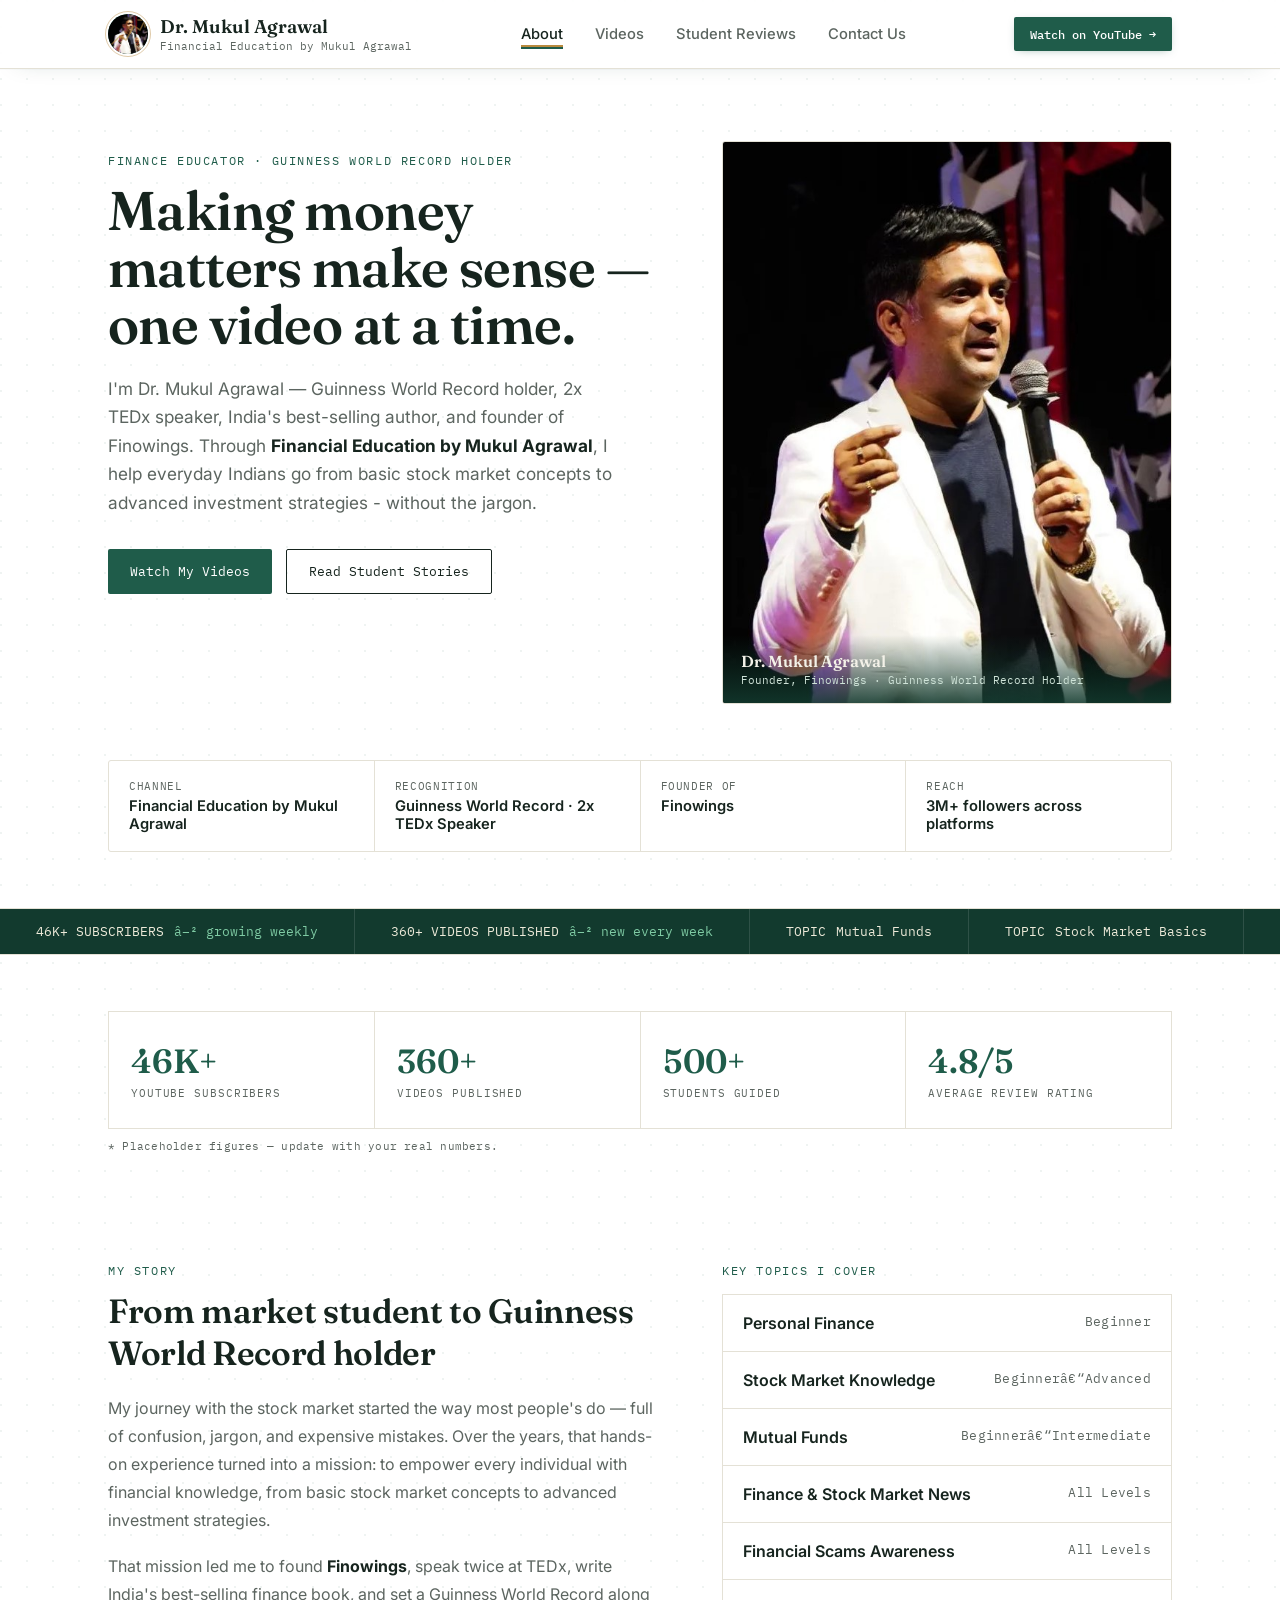
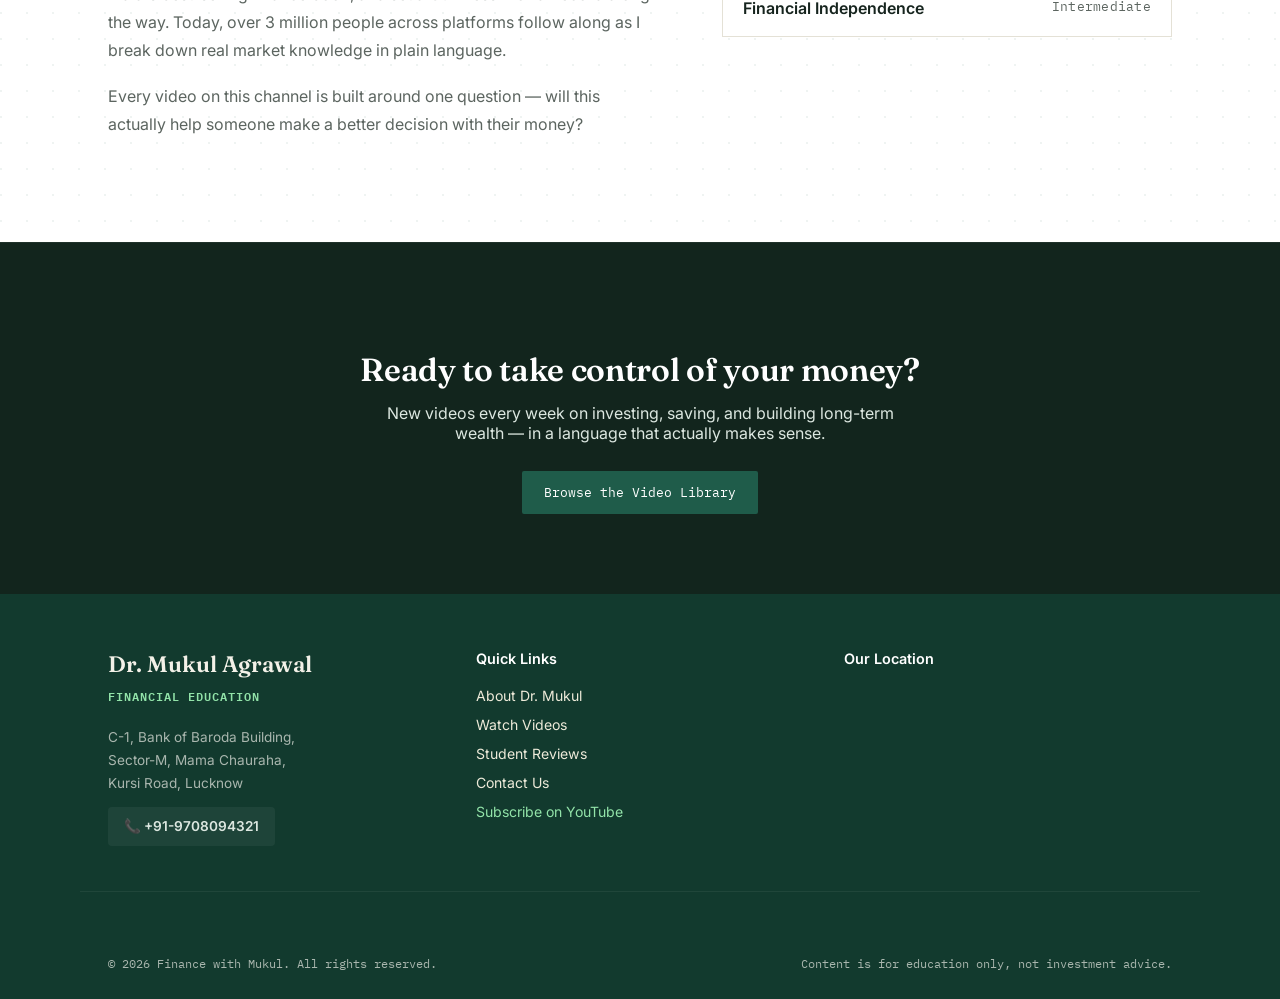
==== index.html @ 77119935 "Update HTML files" ====
﻿<!DOCTYPE html>
<html lang="en">
<head>
<meta charset="UTF-8">
<meta name="viewport" content="width=device-width, initial-scale=1.0">
<title>Dr. Mukul Agrawal — Financial Education by Mukul Agrawal</title>
<meta name="description" content="Financial Education by Mukul Agrawal. Learn about stock markets, mutual funds, and advanced investment strategies.">
<link rel="canonical" href="https://mukulagrawal.example.com/">
<meta property="og:title" content="Dr. Mukul Agrawal — Financial Education by Mukul Agrawal">
<meta property="og:description" content="Financial Education by Mukul Agrawal. Learn about stock markets, mutual funds, and advanced investment strategies.">
<meta property="og:type" content="website">
<meta property="og:url" content="https://mukulagrawal.example.com/">
<meta property="og:image" content="https://mukulagrawal.example.com/img/mukul-sir-2026.jpg">
<meta name="twitter:card" content="summary_large_image">
<meta name="twitter:title" content="Dr. Mukul Agrawal — Financial Education by Mukul Agrawal">
<meta name="twitter:description" content="Financial Education by Mukul Agrawal. Learn about stock markets, mutual funds, and advanced investment strategies.">
<meta name="twitter:image" content="https://mukulagrawal.example.com/img/mukul-sir-2026.jpg">

<link rel="stylesheet" href="css/style.min.css?v=1784105107745">
</head>
<body>

<div id="header-placeholder"></div>
<main>


<!-- HERO -->
<section style="padding-top:72px;padding-bottom:56px;">
  <div class="wrap grid-2">
    <div>
      <p class="eyebrow">Finance Educator · Guinness World Record Holder</p>
      <h1 class="display" style="font-size:3.4rem;line-height:1.05;margin:14px 0 22px;font-weight:600;">
        Making money matters make sense — one video at a time.
      </h1>
      <p style="font-size:1.08rem;line-height:1.65;color:var(--muted);max-width:520px;">
        I'm Dr. Mukul Agrawal — Guinness World Record holder, 2x TEDx speaker, India's best-selling
        author, and founder of Finowings. Through <strong style="color:var(--ink);">Financial Education by Mukul Agrawal</strong>,
        I help everyday Indians go from basic stock market concepts to advanced investment strategies - 
        without the jargon.
      </p>
      <div style="margin-top:32px;display:flex;gap:14px;flex-wrap:wrap;">
        <a class="btn btn-primary" href="videos.html">Watch My Videos</a>
        <a class="btn btn-outline" href="reviews.html">Read Student Stories</a>
      </div>
    </div>
    <div class="photo-frame">
      <img src="img/mukul-sir-2026.jpg" alt="Dr. Mukul Agrawal">
      <div class="photo-caption">
        <div class="name">Dr. Mukul Agrawal</div>
        <div class="role">Founder, Finowings · Guinness World Record Holder</div>
      </div>
    </div>
  </div>
</section>

<!-- QUICK FACTS STRIP -->
<section style="padding:0 0 56px;">
  <div class="wrap">
    <div style="display:grid;grid-template-columns:repeat(4,1fr);gap:1px;background:var(--line);border:1px solid var(--line);border-radius:3px;overflow:hidden;">
      <div style="background:var(--paper);padding:18px 20px;">
        <div class="mono" style="font-size:0.68rem;color:var(--muted);text-transform:uppercase;letter-spacing:0.06em;">Channel</div>
        <div style="font-weight:600;font-size:0.92rem;margin-top:4px;">Financial Education by Mukul Agrawal</div>
      </div>
      <div style="background:var(--paper);padding:18px 20px;">
        <div class="mono" style="font-size:0.68rem;color:var(--muted);text-transform:uppercase;letter-spacing:0.06em;">Recognition</div>
        <div style="font-weight:600;font-size:0.92rem;margin-top:4px;">Guinness World Record · 2x TEDx Speaker</div>
      </div>
      <div style="background:var(--paper);padding:18px 20px;">
        <div class="mono" style="font-size:0.68rem;color:var(--muted);text-transform:uppercase;letter-spacing:0.06em;">Founder Of</div>
        <div style="font-weight:600;font-size:0.92rem;margin-top:4px;">Finowings</div>
      </div>
      <div style="background:var(--paper);padding:18px 20px;">
        <div class="mono" style="font-size:0.68rem;color:var(--muted);text-transform:uppercase;letter-spacing:0.06em;">Reach</div>
        <div style="font-weight:600;font-size:0.92rem;margin-top:4px;">3M+ followers across platforms</div>
      </div>
    </div>
  </div>
</section>

<!-- LEDGER TICKER SIGNATURE -->
<div class="ledger" aria-hidden="true">
  <div class="ledger-inner">
    <span class="ledger-item">46K+ SUBSCRIBERS <span class="up">â–² growing weekly</span></span>
    <span class="ledger-item">360+ VIDEOS PUBLISHED <span class="up">â–² new every week</span></span>
    <span class="ledger-item">TOPIC <span>Mutual Funds</span></span>
    <span class="ledger-item">TOPIC <span>Stock Market Basics</span></span>
    <span class="ledger-item">TOPIC <span>Tax Saving</span></span>
    <span class="ledger-item">STUDENTS GUIDED <span class="up">â–² 500+</span></span>
    <span class="ledger-item">46K+ SUBSCRIBERS <span class="up">â–² growing weekly</span></span>
    <span class="ledger-item">360+ VIDEOS PUBLISHED <span class="up">â–² new every week</span></span>
    <span class="ledger-item">TOPIC <span>Mutual Funds</span></span>
    <span class="ledger-item">TOPIC <span>Stock Market Basics</span></span>
    <span class="ledger-item">TOPIC <span>Tax Saving</span></span>
    <span class="ledger-item">STUDENTS GUIDED <span class="up">â–² 500+</span></span>
  </div>
</div>

<!-- STATS -->
<section style="padding-top:56px;padding-bottom:0;">
  <div class="wrap">
    <div class="stats">
      <div class="stat">
        <div class="stat-num">46K+</div>
        <div class="stat-label">YouTube Subscribers</div>
      </div>
      <div class="stat">
        <div class="stat-num">360+</div>
        <div class="stat-label">Videos Published</div>
      </div>
      <div class="stat">
        <div class="stat-num">500+</div>
        <div class="stat-label">Students Guided</div>
      </div>
      <div class="stat">
        <div class="stat-num">4.8/5</div>
        <div class="stat-label">Average Review Rating</div>
      </div>
    </div>
    <p class="mono" style="font-size:0.7rem;color:var(--muted);margin-top:10px;">* Placeholder figures — update with your real numbers.</p>
  </div>
</section>

<!-- ·BOUT DETAIL -->
<section>
  <div class="wrap grid-2">
    <div>
      <p class="eyebrow">My Story</p>
      <h2 class="display" style="font-size:2.1rem;font-weight:600;margin:12px 0 20px;">From market student to Guinness World Record holder</h2>
      <p style="line-height:1.75;color:var(--muted);margin-bottom:18px;">
        My journey with the stock market started the way most people's do — full of confusion, jargon,
        and expensive mistakes. Over the years, that hands-on experience turned into a mission: to
        empower every individual with financial knowledge, from basic stock market concepts to advanced
        investment strategies.
      </p>
      <p style="line-height:1.75;color:var(--muted);margin-bottom:18px;">
        That mission led me to found <strong style="color:var(--ink);">Finowings</strong>, speak twice at TEDx,
        write India's best-selling finance book, and set a Guinness World Record along the way. Today, over
        3 million people across platforms follow along as I break down real market knowledge in plain language.
      </p>
      <p style="line-height:1.75;color:var(--muted);">
        Every video on this channel is built around one question — will this actually help someone make a
        better decision with their money?
      </p>
    </div>
    <div>
      <p class="eyebrow">Key Topics I Cover</p>
      <div style="margin-top:16px;display:flex;flex-direction:column;gap:1px;background:var(--line);border:1px solid var(--line);">
        <div style="background:var(--paper);padding:18px 20px;display:flex;justify-content:space-between;">
          <span style="font-weight:600;">Personal Finance</span>
          <span class="mono" style="color:var(--muted);font-size:0.8rem;">Beginner</span>
        </div>
        <div style="background:var(--paper);padding:18px 20px;display:flex;justify-content:space-between;">
          <span style="font-weight:600;">Stock Market Knowledge</span>
          <span class="mono" style="color:var(--muted);font-size:0.8rem;">Beginnerâ€“Advanced</span>
        </div>
        <div style="background:var(--paper);padding:18px 20px;display:flex;justify-content:space-between;">
          <span style="font-weight:600;">Mutual Funds</span>
          <span class="mono" style="color:var(--muted);font-size:0.8rem;">Beginnerâ€“Intermediate</span>
        </div>
        <div style="background:var(--paper);padding:18px 20px;display:flex;justify-content:space-between;">
          <span style="font-weight:600;">Finance &amp; Stock Market News</span>
          <span class="mono" style="color:var(--muted);font-size:0.8rem;">All Levels</span>
        </div>
        <div style="background:var(--paper);padding:18px 20px;display:flex;justify-content:space-between;">
          <span style="font-weight:600;">Financial Scams Awareness</span>
          <span class="mono" style="color:var(--muted);font-size:0.8rem;">All Levels</span>
        </div>
        <div style="background:var(--paper);padding:18px 20px;display:flex;justify-content:space-between;">
          <span style="font-weight:600;">Financial Independence</span>
          <span class="mono" style="color:var(--muted);font-size:0.8rem;">Intermediate</span>
        </div>
      </div>
    </div>
  </div>
</section>

<!-- CTA -->
<section style="padding-top:80px;padding-bottom:80px;background-color:#12251D;border-top:1px solid rgba(255,255,255,0.06);">
  <div class="wrap" style="text-align:center;">
    <h2 class="display" style="font-size:2rem;font-weight:600;margin-bottom:14px;color:#fff;">Ready to take control of your money?</h2>
    <p style="color:#DCE7E0;max-width:520px;margin:0 auto 28px;">
      New videos every week on investing, saving, and building long-term wealth — in a language that
      actually makes sense.
    </p>
    <a class="btn btn-primary" href="videos.html">Browse the Video Library</a>
  </div>
</section>

</main>
<div id="footer-placeholder"></div>

<script src="js/main.min.js?v=1784105107746"></script>
</body>
</html>
---- css/style.min.css ----
﻿/* --- From index.html --- */

@import url('https://fonts.googleapis.com/css2?family=Fraunces:opsz,wght@9..144,400;9..144,500;9..144,600;9..144,700&family=Inter:wght@400;500;600;700&family=IBM+Plex+Mono:wght@400;500&display=swap');

:root{
  --ink:#16241E;
  --paper:#FFFFFF;
  --paper-alt:#F7F6F1;
  --line:#E4E1D6;
  --green:#1F5C4A;
  --green-deep:#123A2E;
  --gold:#B98A3E;
  --muted:#5C6560;
}

*{box-sizing:border-box;}
html{scroll-behavior:smooth;}
body{
  margin:0;
  background:
    radial-gradient(circle at 1px 1px, rgba(31,92,74,0.07) 1px, transparent 0) 0 0/26px 26px,
    var(--paper);
  color:var(--ink);
  font-family:'Inter',sans-serif;
  -webkit-font-smoothing:antialiased;
  overflow-x:hidden;
  width:100%;
}

a{color:inherit;}

.display{
  font-family:'Fraunces',serif;
  font-optical-sizing:auto;
  letter-spacing:-0.01em;
}

.mono{
  font-family:'IBM Plex Mono',monospace;
  letter-spacing:0.02em;
}

.eyebrow{
  font-family:'IBM Plex Mono',monospace;
  font-size:0.72rem;
  letter-spacing:0.14em;
  text-transform:uppercase;
  color:var(--green);
}

/* ---------- Nav ---------- */
.nav{
  position:sticky;
  top:0;
  z-index:50;
  background:rgba(255,255,255,0.85);
  backdrop-filter:blur(14px) saturate(140%);
  -webkit-backdrop-filter:blur(14px) saturate(140%);
  border-bottom:1px solid var(--line);
  box-shadow:0 1px 0 rgba(18,58,46,0.02), 0 8px 24px -18px rgba(18,58,46,0.25);
  transition:box-shadow .25s ease, background .25s ease;
}
.nav-inner{
  max-width:1120px;
  margin:0 auto;
  padding:14px 28px;
  display:flex;
  align-items:center;
  justify-content:space-between;
  gap:20px;
}
.brand{
  display:flex;
  align-items:center;
  gap:12px;
  text-decoration:none;
  flex-shrink:0;
}
.brand-mark{
  width:40px;height:40px;
  position:relative;
  border-radius:50%;
  display:flex;align-items:center;justify-content:center;
  font-family:'Fraunces',serif;
  font-weight:700;
  font-size:1.05rem;
  color:#F3F1E8;
  flex-shrink:0;
  overflow:hidden;
  background:radial-gradient(circle at 30% 25%, var(--green) 0%, var(--green-deep) 75%);
  outline:1px solid rgba(185,138,62,0.45);
  outline-offset:2px;
  transition:outline-color .2s ease, transform .2s ease;
}
.brand-mark::before{
  content:"";
  position:absolute;
  inset:0;
  background-image:url("data:image/svg+xml,%3Csvg xmlns='http://www.w3.org/2000/svg' viewBox='0 0 40 40'%3E%3Cpolyline points='4,30 12,22 18,26 26,12 32,16 37,6' fill='none' stroke='%23B98A3E' stroke-width='1.6' stroke-linecap='round' stroke-linejoin='round' opacity='0.55'/%3E%3Cpolyline points='30,6 37,6 37,13' fill='none' stroke='%23B98A3E' stroke-width='1.6' stroke-linecap='round' stroke-linejoin='round' opacity='0.55'/%3E%3C/svg%3E");
  background-size:cover;
}
.brand-mark span{position:relative;z-index:1;}
.brand:hover .brand-mark{
  outline-color:var(--gold);
  transform:translateY(-1px);
}
.brand-mark img{
  width:100%;height:100%;
  object-fit:cover;
  border-radius:50%;
  display:block;
}
.brand-text{display:flex;flex-direction:column;gap:1px;}

/* Mobile menu toggle */
.nav-toggle{
  display:none;
  width:38px;height:38px;
  border:1px solid var(--line);
  border-radius:6px;
  background:transparent;
  align-items:center;
  justify-content:center;
  cursor:pointer;
  flex-shrink:0;
}
.nav-toggle span,
.nav-toggle span::before,
.nav-toggle span::after{
  content:"";
  display:block;
  width:18px;height:1.5px;
  background:var(--ink);
  position:relative;
  transition:transform .2s ease, opacity .2s ease, top .2s ease;
}
.nav-toggle span::before{position:absolute;top:-6px;}
.nav-toggle span::after{position:absolute;top:6px;}
.nav.is-open .nav-toggle span{background:transparent;}
.nav.is-open .nav-toggle span::before{top:0;transform:rotate(45deg);background:var(--ink);}
.nav.is-open .nav-toggle span::after{top:0;transform:rotate(-45deg);background:var(--ink);}

/* ---------- Photo frame (portrait card) ---------- */
.photo-frame{
  position:relative;
  border-radius:3px;
  overflow:hidden;
  border:1px solid var(--line);
  aspect-ratio:4/5;
}
.photo-frame img{
  width:100%;
  height:100%;
  display:block;
  object-fit:cover;
  object-position:center 30%;
}
.photo-caption{
  position:absolute;
  left:0;right:0;bottom:0;
  padding:16px 18px;
  background:linear-gradient(0deg, rgba(18,58,46,0.88) 0%, rgba(18,58,46,0) 100%);
  color:#F3F1E8;
}
.photo-caption .name{font-family:'Fraunces',serif;font-weight:600;font-size:1rem;}
.photo-caption .role{font-family:'IBM Plex Mono',monospace;font-size:0.68rem;color:#CFE3D8;margin-top:2px;}

/* ---------- Full-bleed banner section ---------- */
.banner-photo{
  position:relative;
  background-size:cover;
  background-position:center 30%;
  padding:110px 0;
  color:#fff;
}
.banner-photo::before{
  content:"";
  position:absolute;inset:0;
  background:linear-gradient(100deg, rgba(18,58,46,0.92) 0%, rgba(18,58,46,0.72) 45%, rgba(18,58,46,0.35) 100%);
}
.banner-photo .wrap{position:relative;z-index:1;}
@media (max-width:640px){
  .banner-photo{padding:70px 0;}
  .banner-photo::before{background:linear-gradient(180deg, rgba(18,58,46,0.55) 0%, rgba(18,58,46,0.9) 60%);}
}
.brand-name{
  font-family:'Fraunces',serif;
  font-weight:600;
  font-size:1.15rem;
  color:var(--ink);
}
.brand-tag{
  font-family:'IBM Plex Mono',monospace;
  font-size:0.68rem;
  color:var(--muted);
  display:none;
}
@media (min-width:560px){
  .brand-tag{display:inline-block;}
}
.nav-links{
  display:flex;
  align-items:center;
  gap:30px;
  list-style:none;
  margin:0;padding:0;
  font-size:0.9rem;
  font-weight:500;
}
.nav-links a{
  position:relative;
  text-decoration:none;
  color:var(--muted);
  padding-bottom:4px;
  white-space:nowrap;
  transition:color .15s ease;
}
.nav-links a::after{
  content:"";
  position:absolute;
  left:0;right:100%;
  bottom:0;
  height:2px;
  background:var(--green);
  transition:right .25s cubic-bezier(.4,0,.2,1);
}
.nav-links a:hover{color:var(--ink);}
.nav-links a:hover::after{right:0;}
.nav-links a.active{color:var(--ink);}
.nav-links a.active::after{right:0;background:var(--gold);}
.nav-cta{
  font-family:'IBM Plex Mono',monospace;
  font-size:0.78rem;
  font-weight:500;
  background:var(--green);
  color:#fff;
  padding:10px 18px;
  border-radius:3px;
  text-decoration:none;
  white-space:nowrap;
  display:inline-flex;
  align-items:center;
  gap:6px;
  flex-shrink:0;
  transition:background .15s ease, transform .15s ease, box-shadow .15s ease;
  box-shadow:0 2px 10px -4px rgba(31,92,74,0.5);
}
.nav-cta:hover{background:var(--green-deep);transform:translateY(-1px);box-shadow:0 6px 16px -6px rgba(18,58,46,0.55);}

@media (max-width:760px){
  .nav-inner{padding:12px 20px;}
  .nav-toggle{display:inline-flex;order:3;}
  .brand-tag{display:none;}
  .nav-links{
    order:4;
    width:100%;
    flex-direction:column;
    align-items:flex-start;
    gap:2px;
    max-height:0;
    overflow:hidden;
    opacity:0;
    transition:max-height .3s ease, opacity .2s ease;
  }
  .nav.is-open .nav-links{max-height:320px;opacity:1;margin-top:14px;}
  .nav-links li{width:100%;}
  .nav-links a{display:block;width:100%;padding:11px 2px;border-bottom:1px solid var(--line);}
  .nav-links a::after{display:none;}
  .nav-links a.active{color:var(--green);}
  .nav-cta{
    order:5;width:100%;justify-content:center;
    max-height:0;padding-top:0;padding-bottom:0;margin-top:0;
    opacity:0;overflow:hidden;
    transition:max-height .3s ease, opacity .2s ease, margin-top .3s ease, padding .3s ease;
  }
  .nav.is-open .nav-cta{max-height:52px;padding:12px 18px;margin-top:10px;opacity:1;}
}

/* ---------- Layout helpers ---------- */
.wrap{max-width:1120px;margin:0 auto;padding:0 28px;}
section{padding:88px 0;}
.section-alt{background:var(--paper-alt);}
.section-border{border-top:1px solid var(--line);}

.grid-2{display:grid;grid-template-columns:1.1fr 0.9fr;gap:64px;align-items:start;}
@media (max-width:820px){.grid-2{grid-template-columns:1fr;gap:40px;}}

@media (max-width:640px){
  .wrap{padding:0 20px;}
  section{padding:56px 0;}
}

/* ---------- Ledger ticker signature ---------- */
.ledger{
  border-top:1px solid var(--line);
  border-bottom:1px solid var(--line);
  overflow:hidden;
  background:var(--green-deep);
}
.ledger-inner{
  display:flex;
  white-space:nowrap;
  animation:scroll-ledger 32s linear infinite;
}
.ledger-item{
  font-family:'IBM Plex Mono',monospace;
  font-size:0.82rem;
  color:#EDEAD9;
  padding:14px 36px;
  display:flex;
  align-items:center;
  gap:10px;
  border-right:1px solid rgba(255,255,255,0.12);
}
.ledger-item .up{color:#7FCBA4;}
.ledger-item .down{color:#E08B7D;}
@keyframes scroll-ledger{
  from{transform:translateX(0);}
  to{transform:translateX(-50%);}
}
@media (prefers-reduced-motion:reduce){
  .ledger-inner{animation:none;}
}

/* ---------- Buttons ---------- */
.btn{
  display:inline-flex;
  align-items:center;
  gap:8px;
  font-family:'IBM Plex Mono',monospace;
  font-size:0.82rem;
  text-decoration:none;
  padding:13px 22px;
  border-radius:2px;
  transition:all .15s ease;
}
.btn-primary{background:var(--green);color:#fff;}
.btn-primary:hover{background:var(--green-deep);}
.btn-outline{border:1px solid var(--ink);color:var(--ink);}
.btn-outline:hover{background:var(--ink);color:#fff;}

/* ---------- Footer ---------- */
footer{
  background:var(--green-deep);
  color:#EDEAD9;
  padding:56px 0 28px;
}
footer .wrap{display:flex;justify-content:space-between;align-items:flex-start;flex-wrap:wrap;gap:24px;}
footer a{text-decoration:none;color:#EDEAD9;}
.footer-links{display:flex;gap:24px;list-style:none;padding:0;margin:0;font-size:0.88rem;}
.footer-bottom{
  max-width:1120px;margin:40px auto 0;padding:20px 28px 0;
  border-top:1px solid rgba(255,255,255,0.14);
  font-family:'IBM Plex Mono',monospace;
  font-size:0.72rem;
  color:#A9B6AE;
  display:flex;justify-content:space-between;flex-wrap:wrap;gap:8px;
}

/* ---------- Cards ---------- */
.card{
  background:var(--paper);
  border:1px solid var(--line);
  border-radius:3px;
  padding:28px;
}

/* ---------- Stat row ---------- */
.stats{display:grid;grid-template-columns:repeat(4,1fr);gap:1px;background:var(--line);border:1px solid var(--line);}
.stat{background:var(--paper);padding:28px 22px;}
.stat-num{font-family:'Fraunces',serif;font-size:2.1rem;font-weight:600;color:var(--green);}
.stat-label{font-family:'IBM Plex Mono',monospace;font-size:0.7rem;text-transform:uppercase;letter-spacing:0.08em;color:var(--muted);margin-top:4px;}
@media (max-width:760px){.stats{grid-template-columns:repeat(2,1fr);}}


/* --- From videos.html --- */

@import url('https://fonts.googleapis.com/css2?family=Fraunces:opsz,wght@9..144,400;9..144,500;9..144,600;9..144,700&family=Inter:wght@400;500;600;700&family=IBM+Plex+Mono:wght@400;500&display=swap');

:root{
  --ink:#16241E;
  --paper:#FFFFFF;
  --paper-alt:#F7F6F1;
  --line:#E4E1D6;
  --green:#1F5C4A;
  --green-deep:#123A2E;
  --gold:#B98A3E;
  --muted:#5C6560;
}

*{box-sizing:border-box;}
html{scroll-behavior:smooth;}
body{
  margin:0;
  background:
    radial-gradient(circle at 1px 1px, rgba(31,92,74,0.07) 1px, transparent 0) 0 0/26px 26px,
    var(--paper);
  color:var(--ink);
  font-family:'Inter',sans-serif;
  -webkit-font-smoothing:antialiased;
  overflow-x:hidden;
  width:100%;
}

a{color:inherit;}

.display{
  font-family:'Fraunces',serif;
  font-optical-sizing:auto;
  letter-spacing:-0.01em;
}

.mono{
  font-family:'IBM Plex Mono',monospace;
  letter-spacing:0.02em;
}

.eyebrow{
  font-family:'IBM Plex Mono',monospace;
  font-size:0.72rem;
  letter-spacing:0.14em;
  text-transform:uppercase;
  color:var(--green);
}

/* ---------- Nav ---------- */
.nav{
  position:sticky;
  top:0;
  z-index:50;
  background:rgba(255,255,255,0.85);
  backdrop-filter:blur(14px) saturate(140%);
  -webkit-backdrop-filter:blur(14px) saturate(140%);
  border-bottom:1px solid var(--line);
  box-shadow:0 1px 0 rgba(18,58,46,0.02), 0 8px 24px -18px rgba(18,58,46,0.25);
  transition:box-shadow .25s ease, background .25s ease;
}
.nav-inner{
  max-width:1120px;
  margin:0 auto;
  padding:14px 28px;
  display:flex;
  align-items:center;
  justify-content:space-between;
  gap:20px;
}
.brand{
  display:flex;
  align-items:center;
  gap:12px;
  text-decoration:none;
  flex-shrink:0;
}
.brand-mark{
  width:40px;height:40px;
  position:relative;
  border-radius:50%;
  display:flex;align-items:center;justify-content:center;
  font-family:'Fraunces',serif;
  font-weight:700;
  font-size:1.05rem;
  color:#F3F1E8;
  flex-shrink:0;
  overflow:hidden;
  background:radial-gradient(circle at 30% 25%, var(--green) 0%, var(--green-deep) 75%);
  outline:1px solid rgba(185,138,62,0.45);
  outline-offset:2px;
  transition:outline-color .2s ease, transform .2s ease;
}
.brand-mark::before{
  content:"";
  position:absolute;
  inset:0;
  background-image:url("data:image/svg+xml,%3Csvg xmlns='http://www.w3.org/2000/svg' viewBox='0 0 40 40'%3E%3Cpolyline points='4,30 12,22 18,26 26,12 32,16 37,6' fill='none' stroke='%23B98A3E' stroke-width='1.6' stroke-linecap='round' stroke-linejoin='round' opacity='0.55'/%3E%3Cpolyline points='30,6 37,6 37,13' fill='none' stroke='%23B98A3E' stroke-width='1.6' stroke-linecap='round' stroke-linejoin='round' opacity='0.55'/%3E%3C/svg%3E");
  background-size:cover;
}
.brand-mark span{position:relative;z-index:1;}
.brand:hover .brand-mark{
  outline-color:var(--gold);
  transform:translateY(-1px);
}
.brand-mark img{
  width:100%;height:100%;
  object-fit:cover;
  border-radius:50%;
  display:block;
}
.brand-text{display:flex;flex-direction:column;gap:1px;}

/* Mobile menu toggle */
.nav-toggle{
  display:none;
  width:38px;height:38px;
  border:1px solid var(--line);
  border-radius:6px;
  background:transparent;
  align-items:center;
  justify-content:center;
  cursor:pointer;
  flex-shrink:0;
}
.nav-toggle span,
.nav-toggle span::before,
.nav-toggle span::after{
  content:"";
  display:block;
  width:18px;height:1.5px;
  background:var(--ink);
  position:relative;
  transition:transform .2s ease, opacity .2s ease, top .2s ease;
}
.nav-toggle span::before{position:absolute;top:-6px;}
.nav-toggle span::after{position:absolute;top:6px;}
.nav.is-open .nav-toggle span{background:transparent;}
.nav.is-open .nav-toggle span::before{top:0;transform:rotate(45deg);background:var(--ink);}
.nav.is-open .nav-toggle span::after{top:0;transform:rotate(-45deg);background:var(--ink);}

/* ---------- Photo frame (portrait card) ---------- */
.photo-frame{
  position:relative;
  border-radius:3px;
  overflow:hidden;
  border:1px solid var(--line);
}
.photo-frame img{
  width:100%;
  display:block;
  object-fit:cover;
}
.photo-caption{
  position:absolute;
  left:0;right:0;bottom:0;
  padding:16px 18px;
  background:linear-gradient(0deg, rgba(18,58,46,0.88) 0%, rgba(18,58,46,0) 100%);
  color:#F3F1E8;
}
.photo-caption .name{font-family:'Fraunces',serif;font-weight:600;font-size:1rem;}
.photo-caption .role{font-family:'IBM Plex Mono',monospace;font-size:0.68rem;color:#CFE3D8;margin-top:2px;}

/* ---------- Full-bleed banner section ---------- */
.banner-photo{
  position:relative;
  background-size:cover;
  background-position:center 30%;
  padding:110px 0;
  color:#fff;
}
.banner-photo::before{
  content:"";
  position:absolute;inset:0;
  background:linear-gradient(100deg, rgba(18,58,46,0.92) 0%, rgba(18,58,46,0.72) 45%, rgba(18,58,46,0.35) 100%);
}
.banner-photo .wrap{position:relative;z-index:1;}
@media (max-width:640px){
  .banner-photo{padding:70px 0;}
  .banner-photo::before{background:linear-gradient(180deg, rgba(18,58,46,0.55) 0%, rgba(18,58,46,0.9) 60%);}
}
.brand-text{display:flex;flex-direction:column;gap:1px;}
.brand-name{
  font-family:'Fraunces',serif;
  font-weight:600;
  font-size:1.15rem;
  color:var(--ink);
}
.brand-tag{
  font-family:'IBM Plex Mono',monospace;
  font-size:0.68rem;
  color:var(--muted);
  display:none;
}
@media (min-width:560px){
  .brand-tag{display:inline-block;}
}
.nav-links{
  display:flex;
  gap:32px;
  list-style:none;
  margin:0;padding:0;
  font-size:0.92rem;
  font-weight:500;
  flex-wrap:wrap;
}
.nav-links a{
  text-decoration:none;
  color:var(--muted);
  padding-bottom:4px;
  border-bottom:2px solid transparent;
  transition:color .15s ease, border-color .15s ease;
  white-space:nowrap;
}
.nav-links a:hover{color:var(--ink);}
.nav-links a.active{color:var(--ink);border-color:var(--green);}
.nav-cta{
  font-family:'IBM Plex Mono',monospace;
  font-size:0.78rem;
  background:var(--green);
  color:#fff;
  padding:9px 16px;
  border-radius:2px;
  text-decoration:none;
  white-space:nowrap;
}
.nav-cta:hover{background:var(--green-deep);}

@media (max-width:760px){
  .nav-inner{flex-wrap:wrap;row-gap:12px;padding:14px 20px;}
  .nav-links{order:3;width:100%;gap:20px;font-size:0.85rem;justify-content:flex-start;}
  .nav-cta{font-size:0.72rem;padding:8px 12px;}
  .brand-tag{display:none;}
}

/* ---------- Layout helpers ---------- */
.wrap{max-width:1120px;margin:0 auto;padding:0 28px;}
section{padding:88px 0;}
.section-alt{background:var(--paper-alt);}
.section-border{border-top:1px solid var(--line);}

.grid-2{display:grid;grid-template-columns:1.1fr 0.9fr;gap:64px;align-items:start;}
@media (max-width:820px){.grid-2{grid-template-columns:1fr;gap:40px;}}

@media (max-width:640px){
  .wrap{padding:0 20px;}
  section{padding:56px 0;}
}

/* ---------- Ledger ticker signature ---------- */
.ledger{
  border-top:1px solid var(--line);
  border-bottom:1px solid var(--line);
  overflow:hidden;
  background:var(--green-deep);
}
.ledger-inner{
  display:flex;
  white-space:nowrap;
  animation:scroll-ledger 32s linear infinite;
}
.ledger-item{
  font-family:'IBM Plex Mono',monospace;
  font-size:0.82rem;
  color:#EDEAD9;
  padding:14px 36px;
  display:flex;
  align-items:center;
  gap:10px;
  border-right:1px solid rgba(255,255,255,0.12);
}
.ledger-item .up{color:#7FCBA4;}
.ledger-item .down{color:#E08B7D;}
@keyframes scroll-ledger{
  from{transform:translateX(0);}
  to{transform:translateX(-50%);}
}
@media (prefers-reduced-motion:reduce){
  .ledger-inner{animation:none;}
}

/* ---------- Buttons ---------- */
.btn{
  display:inline-flex;
  align-items:center;
  gap:8px;
  font-family:'IBM Plex Mono',monospace;
  font-size:0.82rem;
  text-decoration:none;
  padding:13px 22px;
  border-radius:2px;
  transition:all .15s ease;
}
.btn-primary{background:var(--green);color:#fff;}
.btn-primary:hover{background:var(--green-deep);}
.btn-outline{border:1px solid var(--ink);color:var(--ink);}
.btn-outline:hover{background:var(--ink);color:#fff;}

/* ---------- Footer ---------- */
footer{
  background:var(--green-deep);
  color:#EDEAD9;
  padding:56px 0 28px;
}
footer .wrap{display:flex;justify-content:space-between;align-items:flex-start;flex-wrap:wrap;gap:24px;}
footer a{text-decoration:none;color:#EDEAD9;}
.footer-links{display:flex;gap:24px;list-style:none;padding:0;margin:0;font-size:0.88rem;}
.footer-bottom{
  max-width:1120px;margin:40px auto 0;padding:20px 28px 0;
  border-top:1px solid rgba(255,255,255,0.14);
  font-family:'IBM Plex Mono',monospace;
  font-size:0.72rem;
  color:#A9B6AE;
  display:flex;justify-content:space-between;flex-wrap:wrap;gap:8px;
}

/* ---------- Cards ---------- */
.card{
  background:var(--paper);
  border:1px solid var(--line);
  border-radius:3px;
  padding:28px;
}

/* ---------- Stat row ---------- */
.stats{display:grid;grid-template-columns:repeat(4,1fr);gap:1px;background:var(--line);border:1px solid var(--line);}
.stat{background:var(--paper);padding:28px 22px;}
.stat-num{font-family:'Fraunces',serif;font-size:2.1rem;font-weight:600;color:var(--green);}
.stat-label{font-family:'IBM Plex Mono',monospace;font-size:0.7rem;text-transform:uppercase;letter-spacing:0.08em;color:var(--muted);margin-top:4px;}
@media (max-width:760px){.stats{grid-template-columns:repeat(2,1fr);}}


/* --- From reviews.html --- */

@import url('https://fonts.googleapis.com/css2?family=Fraunces:opsz,wght@9..144,400;9..144,500;9..144,600;9..144,700&family=Inter:wght@400;500;600;700&family=IBM+Plex+Mono:wght@400;500&display=swap');

:root{
  --ink:#16241E;
  --paper:#FFFFFF;
  --paper-alt:#F7F6F1;
  --line:#E4E1D6;
  --green:#1F5C4A;
  --green-deep:#123A2E;
  --gold:#B98A3E;
  --muted:#5C6560;
}

*{box-sizing:border-box;}
html{scroll-behavior:smooth;}
body{
  margin:0;
  background:
    radial-gradient(circle at 1px 1px, rgba(31,92,74,0.07) 1px, transparent 0) 0 0/26px 26px,
    var(--paper);
  color:var(--ink);
  font-family:'Inter',sans-serif;
  -webkit-font-smoothing:antialiased;
  overflow-x:hidden;
  width:100%;
}

a{color:inherit;}

.display{
  font-family:'Fraunces',serif;
  font-optical-sizing:auto;
  letter-spacing:-0.01em;
}

.mono{
  font-family:'IBM Plex Mono',monospace;
  letter-spacing:0.02em;
}

.eyebrow{
  font-family:'IBM Plex Mono',monospace;
  font-size:0.72rem;
  letter-spacing:0.14em;
  text-transform:uppercase;
  color:var(--green);
}

/* ---------- Nav ---------- */
.nav{
  position:sticky;
  top:0;
  z-index:50;
  background:rgba(255,255,255,0.85);
  backdrop-filter:blur(14px) saturate(140%);
  -webkit-backdrop-filter:blur(14px) saturate(140%);
  border-bottom:1px solid var(--line);
  box-shadow:0 1px 0 rgba(18,58,46,0.02), 0 8px 24px -18px rgba(18,58,46,0.25);
  transition:box-shadow .25s ease, background .25s ease;
}
.nav-inner{
  max-width:1120px;
  margin:0 auto;
  padding:14px 28px;
  display:flex;
  align-items:center;
  justify-content:space-between;
  gap:20px;
}
.brand{
  display:flex;
  align-items:center;
  gap:12px;
  text-decoration:none;
  flex-shrink:0;
}
.brand-mark{
  width:40px;height:40px;
  position:relative;
  border-radius:50%;
  display:flex;align-items:center;justify-content:center;
  font-family:'Fraunces',serif;
  font-weight:700;
  font-size:1.05rem;
  color:#F3F1E8;
  flex-shrink:0;
  overflow:hidden;
  background:radial-gradient(circle at 30% 25%, var(--green) 0%, var(--green-deep) 75%);
  outline:1px solid rgba(185,138,62,0.45);
  outline-offset:2px;
  transition:outline-color .2s ease, transform .2s ease;
}
.brand-mark::before{
  content:"";
  position:absolute;
  inset:0;
  background-image:url("data:image/svg+xml,%3Csvg xmlns='http://www.w3.org/2000/svg' viewBox='0 0 40 40'%3E%3Cpolyline points='4,30 12,22 18,26 26,12 32,16 37,6' fill='none' stroke='%23B98A3E' stroke-width='1.6' stroke-linecap='round' stroke-linejoin='round' opacity='0.55'/%3E%3Cpolyline points='30,6 37,6 37,13' fill='none' stroke='%23B98A3E' stroke-width='1.6' stroke-linecap='round' stroke-linejoin='round' opacity='0.55'/%3E%3C/svg%3E");
  background-size:cover;
}
.brand-mark span{position:relative;z-index:1;}
.brand:hover .brand-mark{
  outline-color:var(--gold);
  transform:translateY(-1px);
}
.brand-mark img{
  width:100%;height:100%;
  object-fit:cover;
  border-radius:50%;
  display:block;
}
.brand-text{display:flex;flex-direction:column;gap:1px;}

/* Mobile menu toggle */
.nav-toggle{
  display:none;
  width:38px;height:38px;
  border:1px solid var(--line);
  border-radius:6px;
  background:transparent;
  align-items:center;
  justify-content:center;
  cursor:pointer;
  flex-shrink:0;
}
.nav-toggle span,
.nav-toggle span::before,
.nav-toggle span::after{
  content:"";
  display:block;
  width:18px;height:1.5px;
  background:var(--ink);
  position:relative;
  transition:transform .2s ease, opacity .2s ease, top .2s ease;
}
.nav-toggle span::before{position:absolute;top:-6px;}
.nav-toggle span::after{position:absolute;top:6px;}
.nav.is-open .nav-toggle span{background:transparent;}
.nav.is-open .nav-toggle span::before{top:0;transform:rotate(45deg);background:var(--ink);}
.nav.is-open .nav-toggle span::after{top:0;transform:rotate(-45deg);background:var(--ink);}

/* ---------- Photo frame (portrait card) ---------- */
.photo-frame{
  position:relative;
  border-radius:3px;
  overflow:hidden;
  border:1px solid var(--line);
}
.photo-frame img{
  width:100%;
  display:block;
  object-fit:cover;
}
.photo-caption{
  position:absolute;
  left:0;right:0;bottom:0;
  padding:16px 18px;
  background:linear-gradient(0deg, rgba(18,58,46,0.88) 0%, rgba(18,58,46,0) 100%);
  color:#F3F1E8;
}
.photo-caption .name{font-family:'Fraunces',serif;font-weight:600;font-size:1rem;}
.photo-caption .role{font-family:'IBM Plex Mono',monospace;font-size:0.68rem;color:#CFE3D8;margin-top:2px;}

/* ---------- Full-bleed banner section ---------- */
.banner-photo{
  position:relative;
  background-size:cover;
  background-position:center 30%;
  padding:110px 0;
  color:#fff;
}
.banner-photo::before{
  content:"";
  position:absolute;inset:0;
  background:linear-gradient(100deg, rgba(18,58,46,0.92) 0%, rgba(18,58,46,0.72) 45%, rgba(18,58,46,0.35) 100%);
}
.banner-photo .wrap{position:relative;z-index:1;}
@media (max-width:640px){
  .banner-photo{padding:70px 0;}
  .banner-photo::before{background:linear-gradient(180deg, rgba(18,58,46,0.55) 0%, rgba(18,58,46,0.9) 60%);}
}
.brand-text{display:flex;flex-direction:column;gap:1px;}
.brand-name{
  font-family:'Fraunces',serif;
  font-weight:600;
  font-size:1.15rem;
  color:var(--ink);
}
.brand-tag{
  font-family:'IBM Plex Mono',monospace;
  font-size:0.68rem;
  color:var(--muted);
  display:none;
}
@media (min-width:560px){
  .brand-tag{display:inline-block;}
}
.nav-links{
  display:flex;
  gap:32px;
  list-style:none;
  margin:0;padding:0;
  font-size:0.92rem;
  font-weight:500;
  flex-wrap:wrap;
}
.nav-links a{
  text-decoration:none;
  color:var(--muted);
  padding-bottom:4px;
  border-bottom:2px solid transparent;
  transition:color .15s ease, border-color .15s ease;
  white-space:nowrap;
}
.nav-links a:hover{color:var(--ink);}
.nav-links a.active{color:var(--ink);border-color:var(--green);}
.nav-cta{
  font-family:'IBM Plex Mono',monospace;
  font-size:0.78rem;
  background:var(--green);
  color:#fff;
  padding:9px 16px;
  border-radius:2px;
  text-decoration:none;
  white-space:nowrap;
}
.nav-cta:hover{background:var(--green-deep);}

@media (max-width:760px){
  .nav-inner{flex-wrap:wrap;row-gap:12px;padding:14px 20px;}
  .nav-links{order:3;width:100%;gap:20px;font-size:0.85rem;justify-content:flex-start;}
  .nav-cta{font-size:0.72rem;padding:8px 12px;}
  .brand-tag{display:none;}
}

/* ---------- Layout helpers ---------- */
.wrap{max-width:1120px;margin:0 auto;padding:0 28px;}
section{padding:88px 0;}
.section-alt{background:var(--paper-alt);}
.section-border{border-top:1px solid var(--line);}

.grid-2{display:grid;grid-template-columns:1.1fr 0.9fr;gap:64px;align-items:start;}
@media (max-width:820px){.grid-2{grid-template-columns:1fr;gap:40px;}}

@media (max-width:640px){
  .wrap{padding:0 20px;}
  section{padding:56px 0;}
}

/* ---------- Ledger ticker signature ---------- */
.ledger{
  border-top:1px solid var(--line);
  border-bottom:1px solid var(--line);
  overflow:hidden;
  background:var(--green-deep);
}
.ledger-inner{
  display:flex;
  white-space:nowrap;
  animation:scroll-ledger 32s linear infinite;
}
.ledger-item{
  font-family:'IBM Plex Mono',monospace;
  font-size:0.82rem;
  color:#EDEAD9;
  padding:14px 36px;
  display:flex;
  align-items:center;
  gap:10px;
  border-right:1px solid rgba(255,255,255,0.12);
}
.ledger-item .up{color:#7FCBA4;}
.ledger-item .down{color:#E08B7D;}
@keyframes scroll-ledger{
  from{transform:translateX(0);}
  to{transform:translateX(-50%);}
}
@media (prefers-reduced-motion:reduce){
  .ledger-inner{animation:none;}
}

/* ---------- Buttons ---------- */
.btn{
  display:inline-flex;
  align-items:center;
  gap:8px;
  font-family:'IBM Plex Mono',monospace;
  font-size:0.82rem;
  text-decoration:none;
  padding:13px 22px;
  border-radius:2px;
  transition:all .15s ease;
}
.btn-primary{background:var(--green);color:#fff;}
.btn-primary:hover{background:var(--green-deep);}
.btn-outline{border:1px solid var(--ink);color:var(--ink);}
.btn-outline:hover{background:var(--ink);color:#fff;}

/* ---------- Footer ---------- */
footer{
  background:var(--green-deep);
  color:#EDEAD9;
  padding:56px 0 28px;
}
footer .wrap{display:flex;justify-content:space-between;align-items:flex-start;flex-wrap:wrap;gap:24px;}
footer a{text-decoration:none;color:#EDEAD9;}
.footer-links{display:flex;gap:24px;list-style:none;padding:0;margin:0;font-size:0.88rem;}
.footer-bottom{
  max-width:1120px;margin:40px auto 0;padding:20px 28px 0;
  border-top:1px solid rgba(255,255,255,0.14);
  font-family:'IBM Plex Mono',monospace;
  font-size:0.72rem;
  color:#A9B6AE;
  display:flex;justify-content:space-between;flex-wrap:wrap;gap:8px;
}

/* ---------- Cards ---------- */
.card{
  background:var(--paper);
  border:1px solid var(--line);
  border-radius:3px;
  padding:28px;
}

/* ---------- Stat row ---------- */
.stats{display:grid;grid-template-columns:repeat(4,1fr);gap:1px;background:var(--line);border:1px solid var(--line);}
.stat{background:var(--paper);padding:28px 22px;}
.stat-num{font-family:'Fraunces',serif;font-size:2.1rem;font-weight:600;color:var(--green);}
.stat-label{font-family:'IBM Plex Mono',monospace;font-size:0.7rem;text-transform:uppercase;letter-spacing:0.08em;color:var(--muted);margin-top:4px;}
@media (max-width:760px){.stats{grid-template-columns:repeat(2,1fr);}}


/* --- From contact-us.html --- */

@import url('https://fonts.googleapis.com/css2?family=Fraunces:opsz,wght@9..144,400;9..144,500;9..144,600;9..144,700&family=Inter:wght@400;500;600;700&family=IBM+Plex+Mono:wght@400;500&display=swap');

:root{
  --ink:#16241E;
  --paper:#FFFFFF;
  --paper-alt:#F7F6F1;
  --line:#E4E1D6;
  --green:#1F5C4A;
  --green-deep:#123A2E;
  --gold:#B98A3E;
  --muted:#5C6560;
}

*{box-sizing:border-box;}
html{scroll-behavior:smooth;}
body{
  margin:0;
  background:
    radial-gradient(circle at 1px 1px, rgba(31,92,74,0.07) 1px, transparent 0) 0 0/26px 26px,
    var(--paper);
  color:var(--ink);
  font-family:'Inter',sans-serif;
  -webkit-font-smoothing:antialiased;
  overflow-x:hidden;
  width:100%;
}

a{color:inherit;}

.display{
  font-family:'Fraunces',serif;
  font-optical-sizing:auto;
  letter-spacing:-0.01em;
}

.mono{
  font-family:'IBM Plex Mono',monospace;
  letter-spacing:0.02em;
}

.eyebrow{
  font-family:'IBM Plex Mono',monospace;
  font-size:0.72rem;
  letter-spacing:0.14em;
  text-transform:uppercase;
  color:var(--green);
}

/* ---------- Nav ---------- */
.nav{
  position:sticky;
  top:0;
  z-index:50;
  background:rgba(255,255,255,0.85);
  backdrop-filter:blur(14px) saturate(140%);
  -webkit-backdrop-filter:blur(14px) saturate(140%);
  border-bottom:1px solid var(--line);
  box-shadow:0 1px 0 rgba(18,58,46,0.02), 0 8px 24px -18px rgba(18,58,46,0.25);
  transition:box-shadow .25s ease, background .25s ease;
}
.nav-inner{
  max-width:1120px;
  margin:0 auto;
  padding:14px 28px;
  display:flex;
  align-items:center;
  justify-content:space-between;
  gap:20px;
}
.brand{
  display:flex;
  align-items:center;
  gap:12px;
  text-decoration:none;
  flex-shrink:0;
}
.brand-mark{
  width:40px;height:40px;
  position:relative;
  border-radius:50%;
  display:flex;align-items:center;justify-content:center;
  font-family:'Fraunces',serif;
  font-weight:700;
  font-size:1.05rem;
  color:#F3F1E8;
  flex-shrink:0;
  overflow:hidden;
  background:radial-gradient(circle at 30% 25%, var(--green) 0%, var(--green-deep) 75%);
  outline:1px solid rgba(185,138,62,0.45);
  outline-offset:2px;
  transition:outline-color .2s ease, transform .2s ease;
}
.brand-mark::before{
  content:"";
  position:absolute;
  inset:0;
  background-image:url("data:image/svg+xml,%3Csvg xmlns='http://www.w3.org/2000/svg' viewBox='0 0 40 40'%3E%3Cpolyline points='4,30 12,22 18,26 26,12 32,16 37,6' fill='none' stroke='%23B98A3E' stroke-width='1.6' stroke-linecap='round' stroke-linejoin='round' opacity='0.55'/%3E%3Cpolyline points='30,6 37,6 37,13' fill='none' stroke='%23B98A3E' stroke-width='1.6' stroke-linecap='round' stroke-linejoin='round' opacity='0.55'/%3E%3C/svg%3E");
  background-size:cover;
}
.brand-mark span{position:relative;z-index:1;}
.brand:hover .brand-mark{
  outline-color:var(--gold);
  transform:translateY(-1px);
}
.brand-mark img{
  width:100%;height:100%;
  object-fit:cover;
  border-radius:50%;
  display:block;
}
.brand-text{display:flex;flex-direction:column;gap:1px;}

/* Mobile menu toggle */
.nav-toggle{
  display:none;
  width:38px;height:38px;
  border:1px solid var(--line);
  border-radius:6px;
  background:transparent;
  align-items:center;
  justify-content:center;
  cursor:pointer;
  flex-shrink:0;
}
.nav-toggle span,
.nav-toggle span::before,
.nav-toggle span::after{
  content:"";
  display:block;
  width:18px;height:1.5px;
  background:var(--ink);
  position:relative;
  transition:transform .2s ease, opacity .2s ease, top .2s ease;
}
.nav-toggle span::before{position:absolute;top:-6px;}
.nav-toggle span::after{position:absolute;top:6px;}
.nav.is-open .nav-toggle span{background:transparent;}
.nav.is-open .nav-toggle span::before{top:0;transform:rotate(45deg);background:var(--ink);}
.nav.is-open .nav-toggle span::after{top:0;transform:rotate(-45deg);background:var(--ink);}

/* ---------- Photo frame (portrait card) ---------- */
.photo-frame{
  position:relative;
  border-radius:3px;
  overflow:hidden;
  border:1px solid var(--line);
}
.photo-frame img{
  width:100%;
  display:block;
  object-fit:cover;
}
.photo-caption{
  position:absolute;
  left:0;right:0;bottom:0;
  padding:16px 18px;
  background:linear-gradient(0deg, rgba(18,58,46,0.88) 0%, rgba(18,58,46,0) 100%);
  color:#F3F1E8;
}
.photo-caption .name{font-family:'Fraunces',serif;font-weight:600;font-size:1rem;}
.photo-caption .role{font-family:'IBM Plex Mono',monospace;font-size:0.68rem;color:#CFE3D8;margin-top:2px;}

/* ---------- Full-bleed banner section ---------- */
.banner-photo{
  position:relative;
  background-size:cover;
  background-position:center 30%;
  padding:110px 0;
  color:#fff;
}
.banner-photo::before{
  content:"";
  position:absolute;inset:0;
  background:linear-gradient(100deg, rgba(18,58,46,0.92) 0%, rgba(18,58,46,0.72) 45%, rgba(18,58,46,0.35) 100%);
}
.banner-photo .wrap{position:relative;z-index:1;}
@media (max-width:640px){
  .banner-photo{padding:70px 0;}
  .banner-photo::before{background:linear-gradient(180deg, rgba(18,58,46,0.55) 0%, rgba(18,58,46,0.9) 60%);}
}
.brand-text{display:flex;flex-direction:column;gap:1px;}
.brand-name{
  font-family:'Fraunces',serif;
  font-weight:600;
  font-size:1.15rem;
  color:var(--ink);
}
.brand-tag{
  font-family:'IBM Plex Mono',monospace;
  font-size:0.68rem;
  color:var(--muted);
  display:none;
}
@media (min-width:560px){
  .brand-tag{display:inline-block;}
}
.nav-links{
  display:flex;
  gap:32px;
  list-style:none;
  margin:0;padding:0;
  font-size:0.92rem;
  font-weight:500;
  flex-wrap:wrap;
}
.nav-links a{
  text-decoration:none;
  color:var(--muted);
  padding-bottom:4px;
  border-bottom:2px solid transparent;
  transition:color .15s ease, border-color .15s ease;
  white-space:nowrap;
}
.nav-links a:hover{color:var(--ink);}
.nav-links a.active{color:var(--ink);border-color:var(--green);}
.nav-cta{
  font-family:'IBM Plex Mono',monospace;
  font-size:0.78rem;
  background:var(--green);
  color:#fff;
  padding:9px 16px;
  border-radius:2px;
  text-decoration:none;
  white-space:nowrap;
}
.nav-cta:hover{background:var(--green-deep);}

@media (max-width:760px){
  .nav-inner{flex-wrap:wrap;row-gap:12px;padding:14px 20px;}
  .nav-links{order:3;width:100%;gap:20px;font-size:0.85rem;justify-content:flex-start;}
  .nav-cta{font-size:0.72rem;padding:8px 12px;}
  .brand-tag{display:none;}
}

/* ---------- Layout helpers ---------- */
.wrap{max-width:1120px;margin:0 auto;padding:0 28px;}
section{padding:88px 0;}
.section-alt{background:var(--paper-alt);}
.section-border{border-top:1px solid var(--line);}

.grid-2{display:grid;grid-template-columns:1.1fr 0.9fr;gap:64px;align-items:start;}
@media (max-width:820px){.grid-2{grid-template-columns:1fr;gap:40px;}}

@media (max-width:640px){
  .wrap{padding:0 20px;}
  section{padding:56px 0;}
}

/* ---------- Ledger ticker signature ---------- */
.ledger{
  border-top:1px solid var(--line);
  border-bottom:1px solid var(--line);
  overflow:hidden;
  background:var(--green-deep);
}
.ledger-inner{
  display:flex;
  white-space:nowrap;
  animation:scroll-ledger 32s linear infinite;
}
.ledger-item{
  font-family:'IBM Plex Mono',monospace;
  font-size:0.82rem;
  color:#EDEAD9;
  padding:14px 36px;
  display:flex;
  align-items:center;
  gap:10px;
  border-right:1px solid rgba(255,255,255,0.12);
}
.ledger-item .up{color:#7FCBA4;}
.ledger-item .down{color:#E08B7D;}
@keyframes scroll-ledger{
  from{transform:translateX(0);}
  to{transform:translateX(-50%);}
}
@media (prefers-reduced-motion:reduce){
  .ledger-inner{animation:none;}
}

/* ---------- Buttons ---------- */
.btn{
  display:inline-flex;
  align-items:center;
  gap:8px;
  font-family:'IBM Plex Mono',monospace;
  font-size:0.82rem;
  text-decoration:none;
  padding:13px 22px;
  border-radius:2px;
  transition:all .15s ease;
}
.btn-primary{background:var(--green);color:#fff;}
.btn-primary:hover{background:var(--green-deep);}
.btn-outline{border:1px solid var(--ink);color:var(--ink);}
.btn-outline:hover{background:var(--ink);color:#fff;}

/* ---------- Footer ---------- */
footer{
  background:var(--green-deep);
  color:#EDEAD9;
  padding:56px 0 28px;
}
footer .wrap{display:flex;justify-content:space-between;align-items:flex-start;flex-wrap:wrap;gap:24px;}
footer a{text-decoration:none;color:#EDEAD9;}
.footer-links{display:flex;gap:24px;list-style:none;padding:0;margin:0;font-size:0.88rem;}
.footer-bottom{
  max-width:1120px;margin:40px auto 0;padding:20px 28px 0;
  border-top:1px solid rgba(255,255,255,0.14);
  font-family:'IBM Plex Mono',monospace;
  font-size:0.72rem;
  color:#A9B6AE;
  display:flex;justify-content:space-between;flex-wrap:wrap;gap:8px;
}

/* ---------- Cards ---------- */
.card{
  background:var(--paper);
  border:1px solid var(--line);
  border-radius:3px;
  padding:28px;
}

/* ---------- Stat row ---------- */
.stats{display:grid;grid-template-columns:repeat(4,1fr);gap:1px;background:var(--line);border:1px solid var(--line);}
.stat{background:var(--paper);padding:28px 22px;}
.stat-num{font-family:'Fraunces',serif;font-size:2.1rem;font-weight:600;color:var(--green);}
.stat-label{font-family:'IBM Plex Mono',monospace;font-size:0.7rem;text-transform:uppercase;letter-spacing:0.08em;color:var(--muted);margin-top:4px;}
@media (max-width:760px){.stats{grid-template-columns:repeat(2,1fr);}}
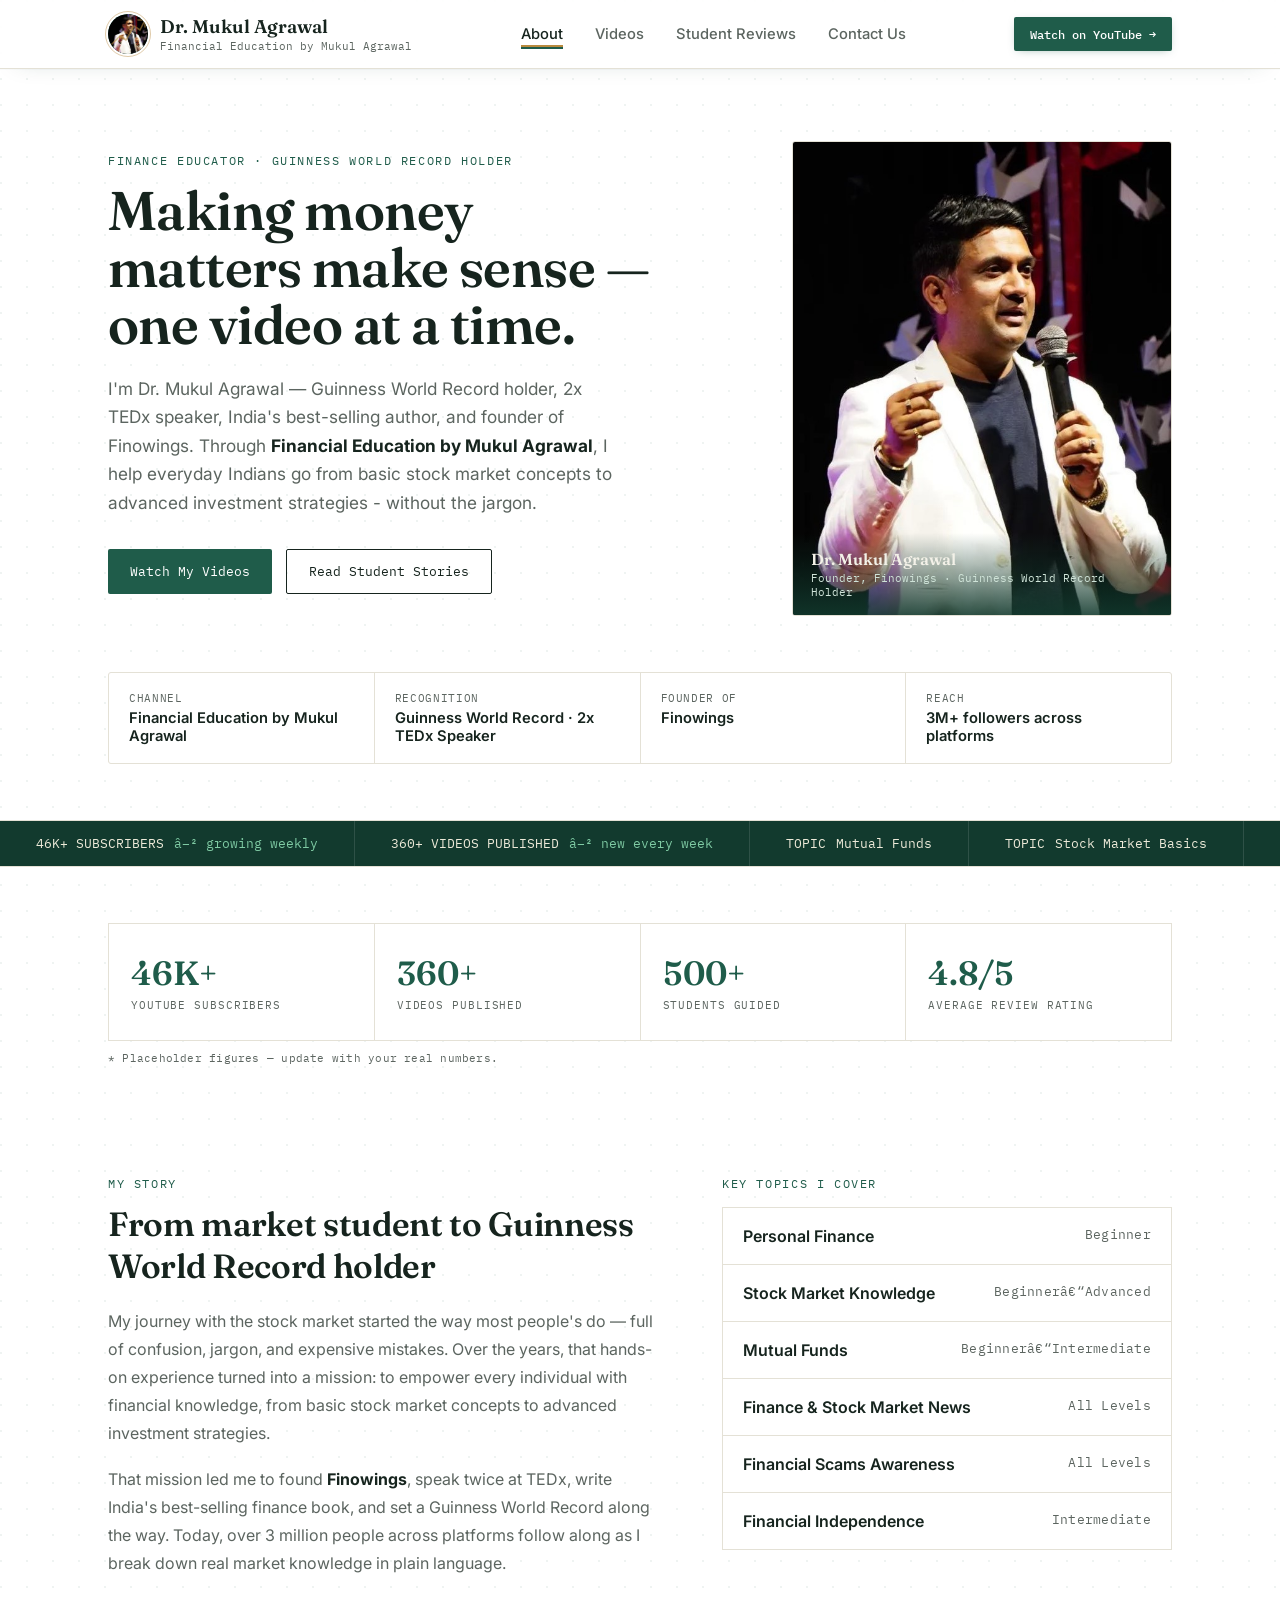
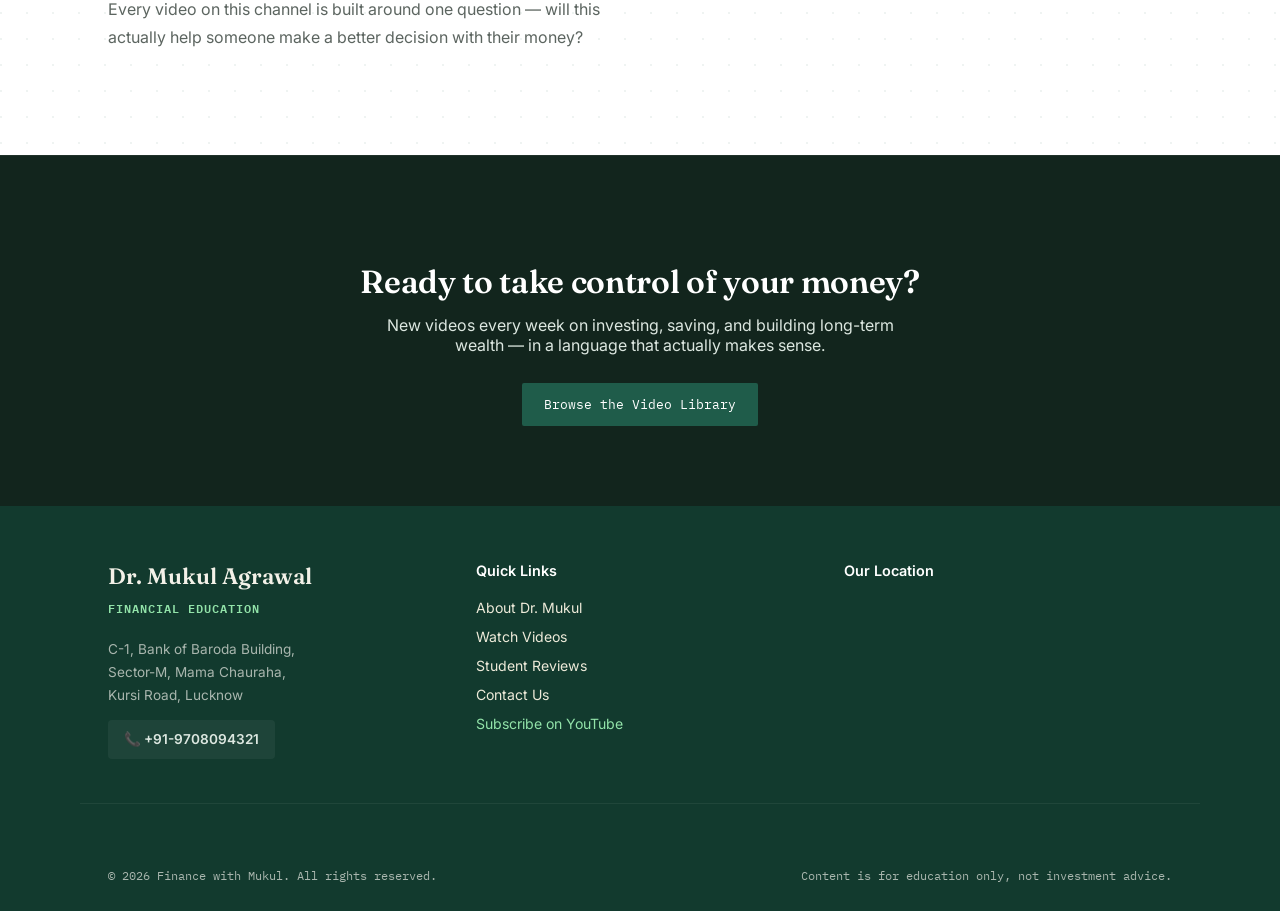
==== commit 111795cb: "Update hero image sizing" ====
--- a/index.html
+++ b/index.html
@@ -1,4 +1,4 @@
-﻿<!DOCTYPE html>
+<!DOCTYPE html>
 <html lang="en">
 <head>
 <meta charset="UTF-8">
@@ -43,7 +43,7 @@
         <a class="btn btn-outline" href="reviews.html">Read Student Stories</a>
       </div>
     </div>
-    <div class="photo-frame">
+    <div class="photo-frame" style="max-width: 380px; margin-left: auto;">
       <img src="img/mukul-sir-2026.jpg" alt="Dr. Mukul Agrawal">
       <div class="photo-caption">
         <div class="name">Dr. Mukul Agrawal</div>
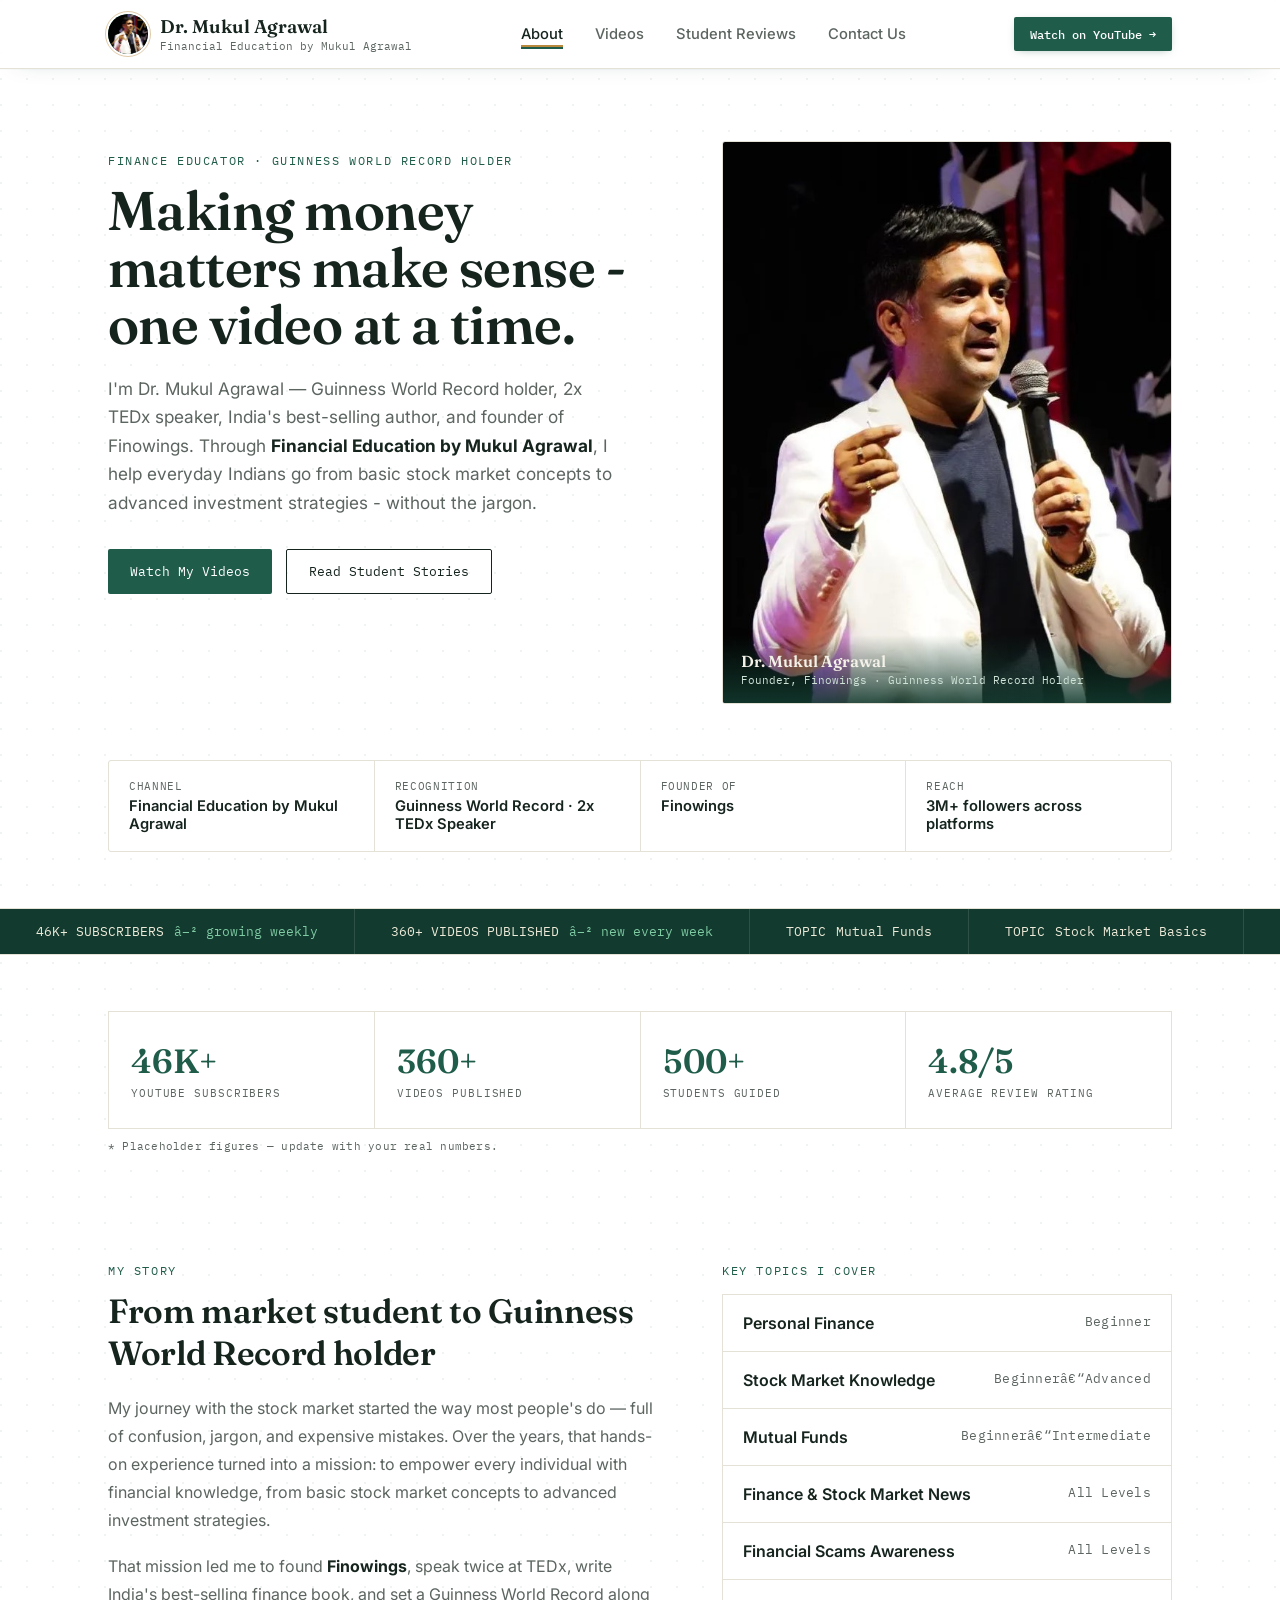
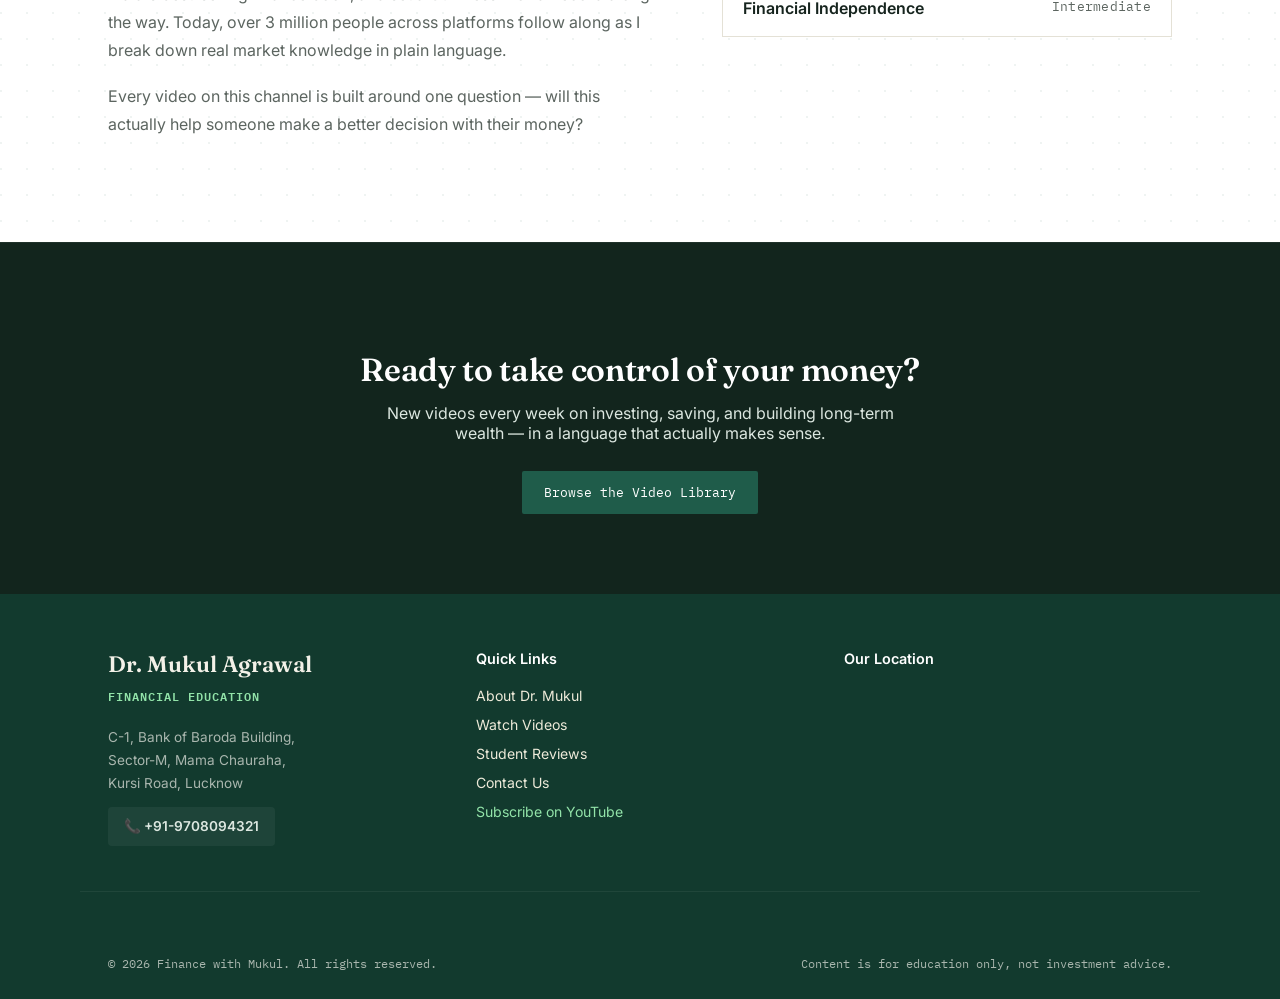
==== commit f781d3d8: "Fix em-dash size in heading" ====
--- a/index.html
+++ b/index.html
@@ -30,7 +30,7 @@
     <div>
       <p class="eyebrow">Finance Educator · Guinness World Record Holder</p>
       <h1 class="display" style="font-size:3.4rem;line-height:1.05;margin:14px 0 22px;font-weight:600;">
-        Making money matters make sense — one video at a time.
+        Making money matters make sense - one video at a time.
       </h1>
       <p style="font-size:1.08rem;line-height:1.65;color:var(--muted);max-width:520px;">
         I'm Dr. Mukul Agrawal — Guinness World Record holder, 2x TEDx speaker, India's best-selling
@@ -43,7 +43,7 @@
         <a class="btn btn-outline" href="reviews.html">Read Student Stories</a>
       </div>
     </div>
-    <div class="photo-frame" style="max-width: 380px; margin-left: auto;">
+    <div class="photo-frame">
       <img src="img/mukul-sir-2026.jpg" alt="Dr. Mukul Agrawal">
       <div class="photo-caption">
         <div class="name">Dr. Mukul Agrawal</div>
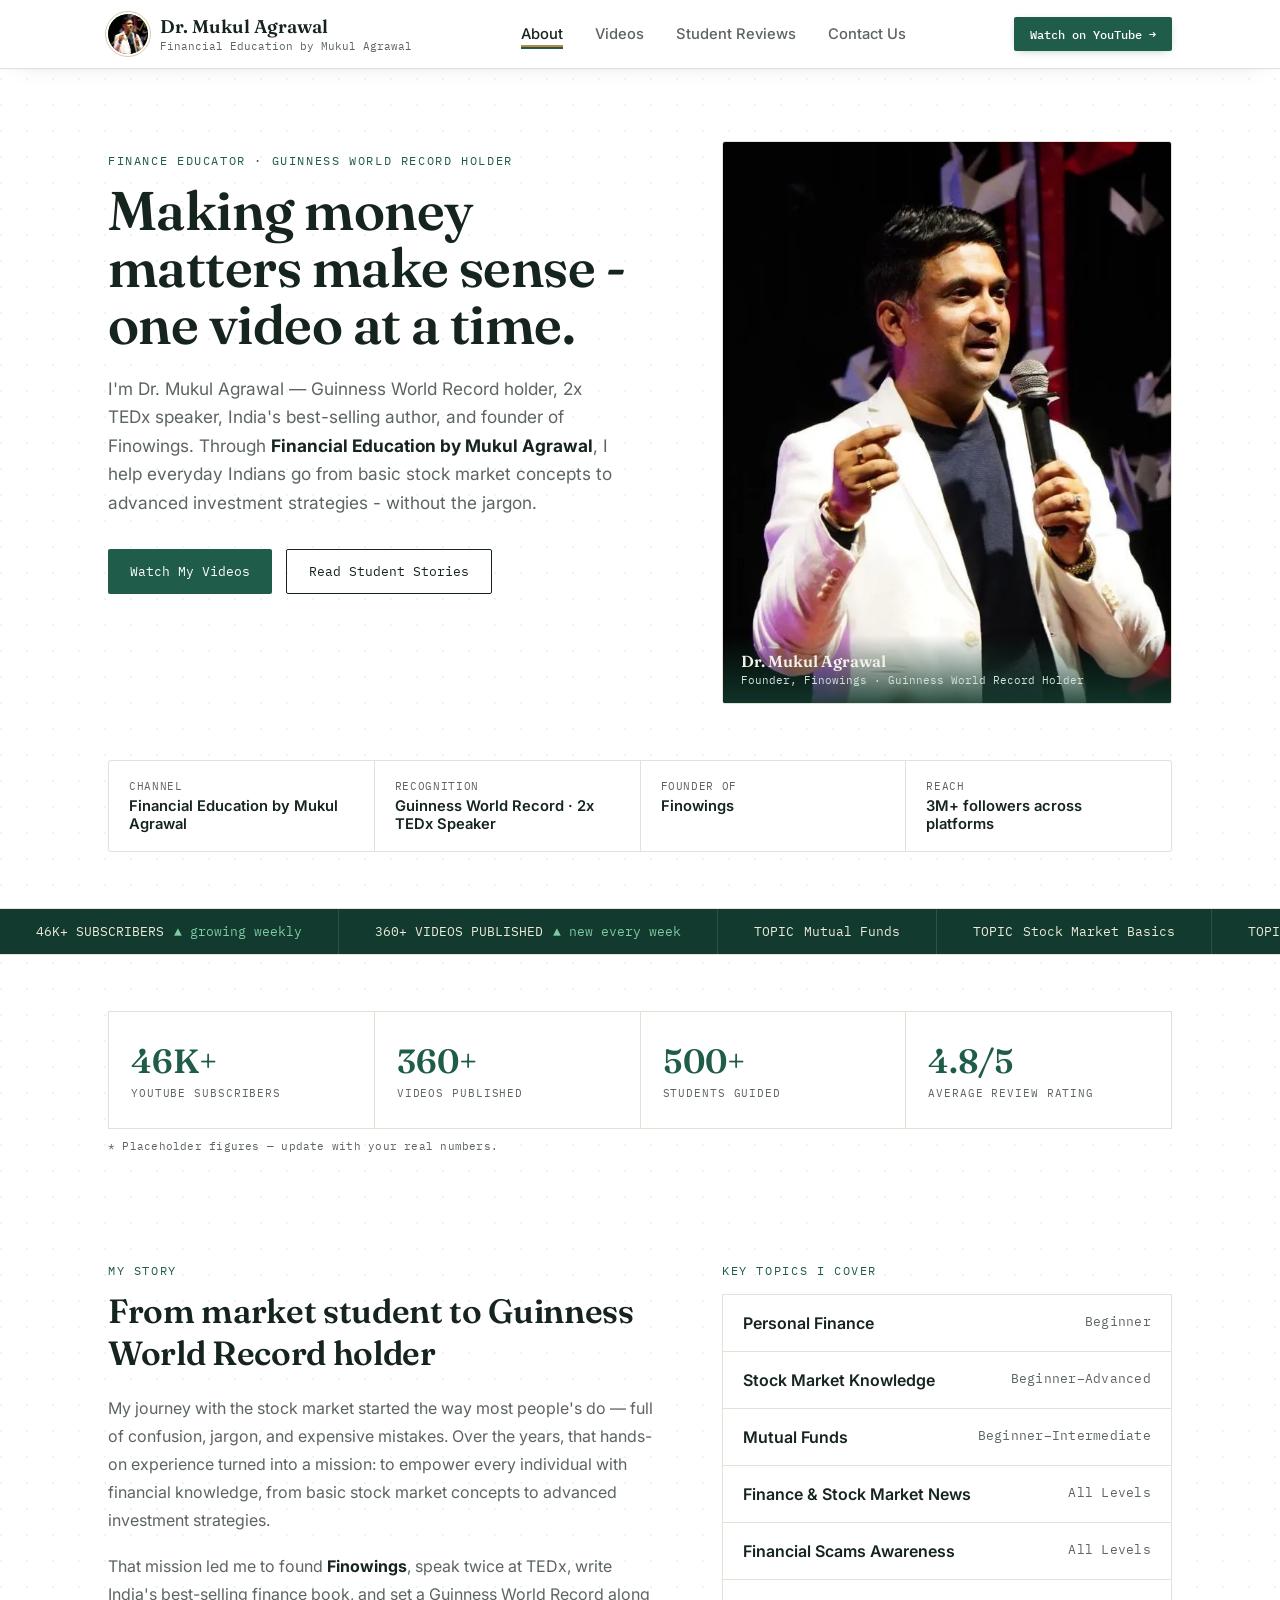
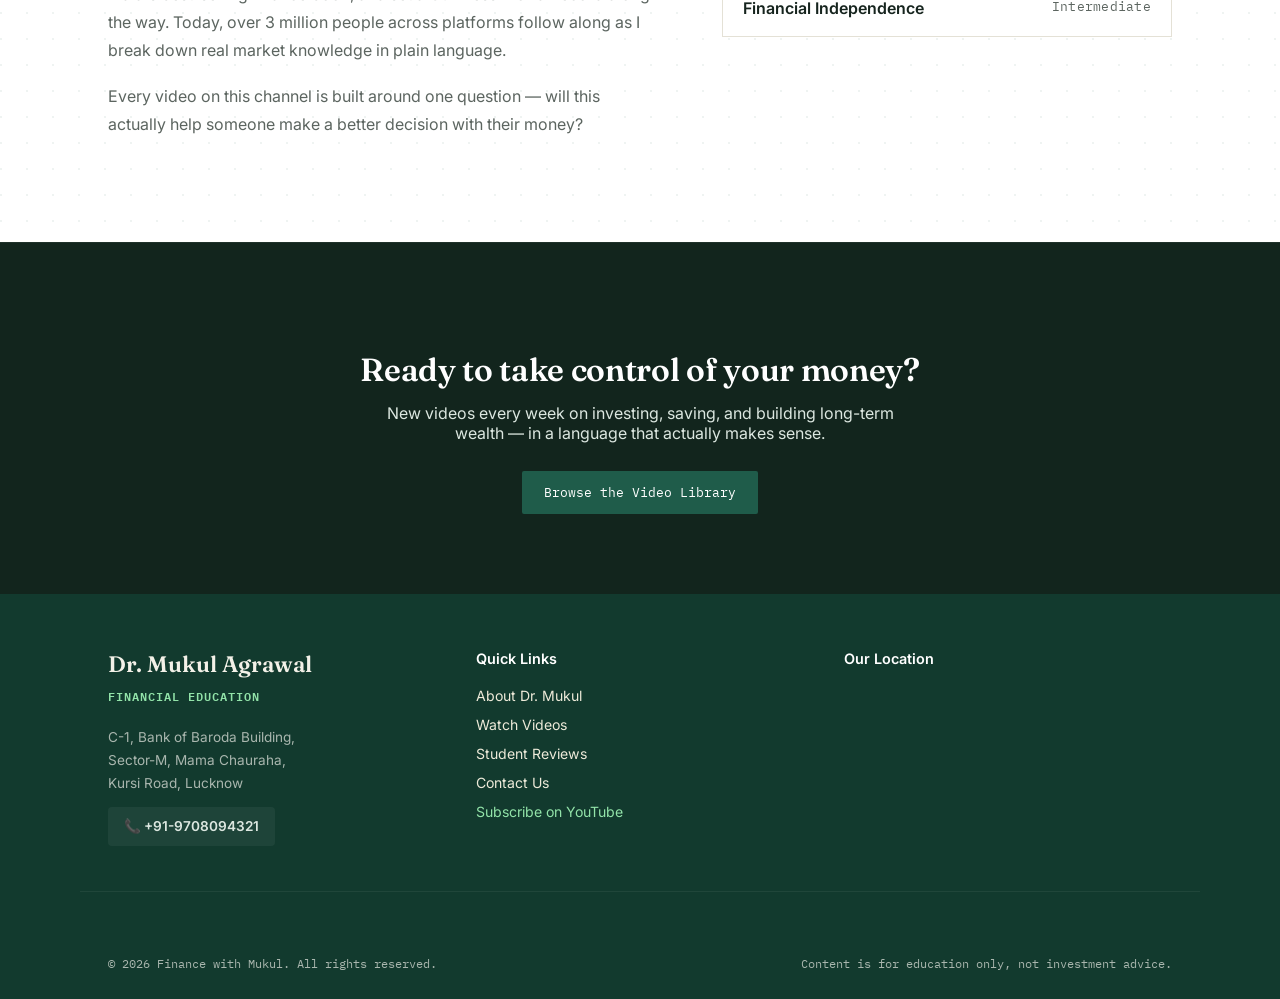
==== commit 74114c42: "Proofread website copy for accuracy and clarity" ====
--- a/index.html
+++ b/index.html
@@ -80,18 +80,18 @@
 <!-- LEDGER TICKER SIGNATURE -->
 <div class="ledger" aria-hidden="true">
   <div class="ledger-inner">
-    <span class="ledger-item">46K+ SUBSCRIBERS <span class="up">â–² growing weekly</span></span>
-    <span class="ledger-item">360+ VIDEOS PUBLISHED <span class="up">â–² new every week</span></span>
+    <span class="ledger-item">46K+ SUBSCRIBERS <span class="up">▲ growing weekly</span></span>
+    <span class="ledger-item">360+ VIDEOS PUBLISHED <span class="up">▲ new every week</span></span>
     <span class="ledger-item">TOPIC <span>Mutual Funds</span></span>
     <span class="ledger-item">TOPIC <span>Stock Market Basics</span></span>
     <span class="ledger-item">TOPIC <span>Tax Saving</span></span>
-    <span class="ledger-item">STUDENTS GUIDED <span class="up">â–² 500+</span></span>
-    <span class="ledger-item">46K+ SUBSCRIBERS <span class="up">â–² growing weekly</span></span>
-    <span class="ledger-item">360+ VIDEOS PUBLISHED <span class="up">â–² new every week</span></span>
+    <span class="ledger-item">STUDENTS GUIDED <span class="up">▲ 500+</span></span>
+    <span class="ledger-item">46K+ SUBSCRIBERS <span class="up">▲ growing weekly</span></span>
+    <span class="ledger-item">360+ VIDEOS PUBLISHED <span class="up">▲ new every week</span></span>
     <span class="ledger-item">TOPIC <span>Mutual Funds</span></span>
     <span class="ledger-item">TOPIC <span>Stock Market Basics</span></span>
     <span class="ledger-item">TOPIC <span>Tax Saving</span></span>
-    <span class="ledger-item">STUDENTS GUIDED <span class="up">â–² 500+</span></span>
+    <span class="ledger-item">STUDENTS GUIDED <span class="up">▲ 500+</span></span>
   </div>
 </div>
 
@@ -151,11 +151,11 @@
         </div>
         <div style="background:var(--paper);padding:18px 20px;display:flex;justify-content:space-between;">
           <span style="font-weight:600;">Stock Market Knowledge</span>
-          <span class="mono" style="color:var(--muted);font-size:0.8rem;">Beginnerâ€“Advanced</span>
+          <span class="mono" style="color:var(--muted);font-size:0.8rem;">Beginner–Advanced</span>
         </div>
         <div style="background:var(--paper);padding:18px 20px;display:flex;justify-content:space-between;">
           <span style="font-weight:600;">Mutual Funds</span>
-          <span class="mono" style="color:var(--muted);font-size:0.8rem;">Beginnerâ€“Intermediate</span>
+          <span class="mono" style="color:var(--muted);font-size:0.8rem;">Beginner–Intermediate</span>
         </div>
         <div style="background:var(--paper);padding:18px 20px;display:flex;justify-content:space-between;">
           <span style="font-weight:600;">Finance &amp; Stock Market News</span>
--- a/css/style.min.css
+++ b/css/style.min.css
@@ -1,4 +1,4 @@
-﻿/* --- From index.html --- */
+/* --- From index.html --- */
 
 @import url('https://fonts.googleapis.com/css2?family=Fraunces:opsz,wght@9..144,400;9..144,500;9..144,600;9..144,700&family=Inter:wght@400;500;600;700&family=IBM+Plex+Mono:wght@400;500&display=swap');
 
@@ -1371,5 +1371,48 @@
 .stat-label{font-family:'IBM Plex Mono',monospace;font-size:0.7rem;text-transform:uppercase;letter-spacing:0.08em;color:var(--muted);margin-top:4px;}
 @media (max-width:760px){.stats{grid-template-columns:repeat(2,1fr);}}
 
-
-
+/* --- Mobile Responsiveness Overrides --- */
+@media (max-width: 760px) {
+  /* Scale down large display typography */
+  h1.display[style] { font-size: 2.2rem !important; margin-top: 10px !important; }
+  h2.display[style] { font-size: 1.6rem !important; margin-top: 8px !important; }
+  
+  /* Fix 4-column quick facts grid in index.html */
+  div[style*="grid-template-columns:repeat(4,1fr)"] {
+    grid-template-columns: 1fr 1fr !important;
+  }
+  
+  /* Enforce hamburger menu logic */
+  .nav-toggle { display: inline-flex !important; order: 3; }
+  .nav-links {
+    order: 4;
+    width: 100%;
+    flex-direction: column !important;
+    align-items: flex-start !important;
+    gap: 2px !important;
+    max-height: 0;
+    overflow: hidden;
+    opacity: 0;
+    transition: max-height .3s ease, opacity .2s ease;
+  }
+  .nav.is-open .nav-links { max-height: 320px; opacity: 1; margin-top: 14px; }
+  .nav-links li { width: 100%; }
+  .nav-links a { display: block; width: 100%; padding: 11px 2px; border-bottom: 1px solid var(--line); border-color: transparent !important; }
+  .nav-links a::after { display: none !important; }
+  .nav-cta {
+    order: 5; width: 100%; justify-content: center;
+    max-height: 0; padding-top: 0 !important; padding-bottom: 0 !important; margin-top: 0 !important;
+    opacity: 0; overflow: hidden;
+    transition: max-height .3s ease, opacity .2s ease, margin-top .3s ease, padding .3s ease;
+  }
+  .nav.is-open .nav-cta { max-height: 52px; padding: 12px 18px !important; margin-top: 10px !important; opacity: 1; }
+}
+@media (max-width: 480px) {
+  /* Stack 2 columns into 1 on very small screens for the quick facts */
+  div[style*="grid-template-columns:repeat(4,1fr)"] {
+    grid-template-columns: 1fr !important;
+  }
+}
+
+
+
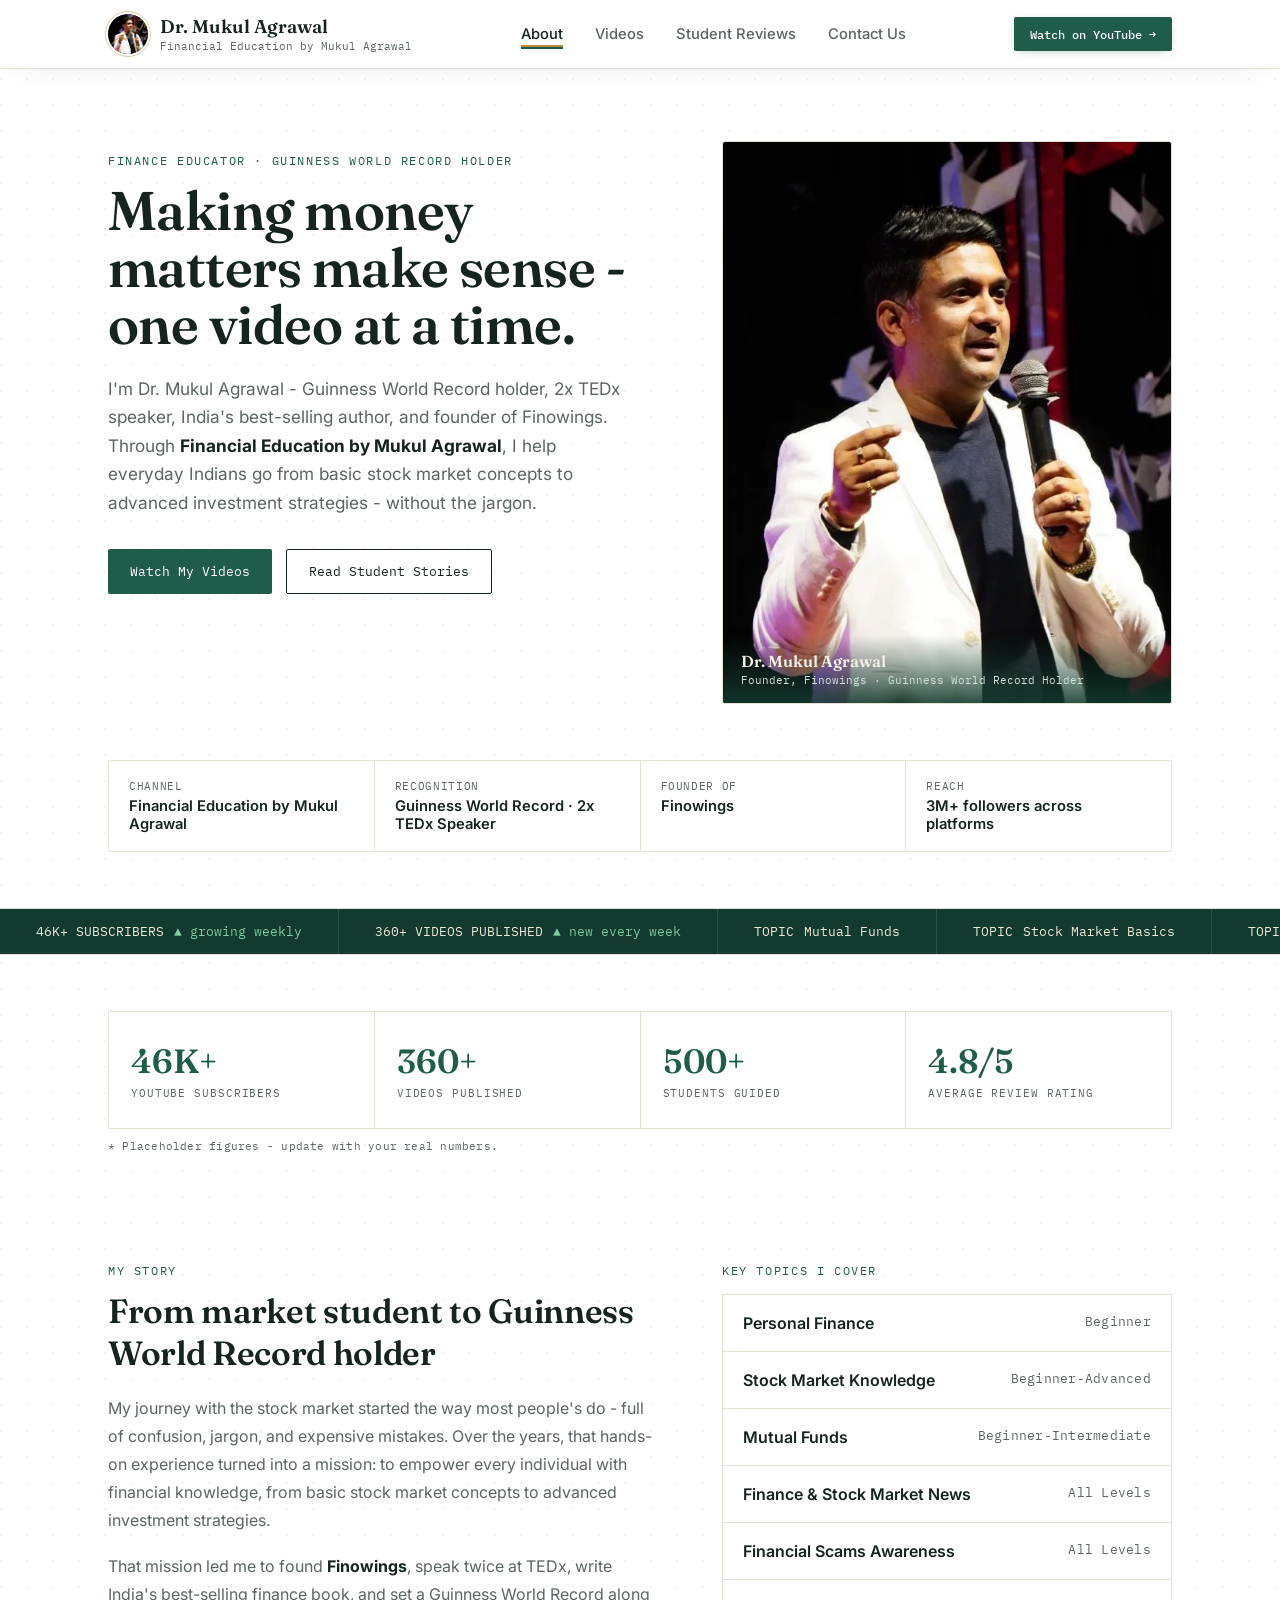
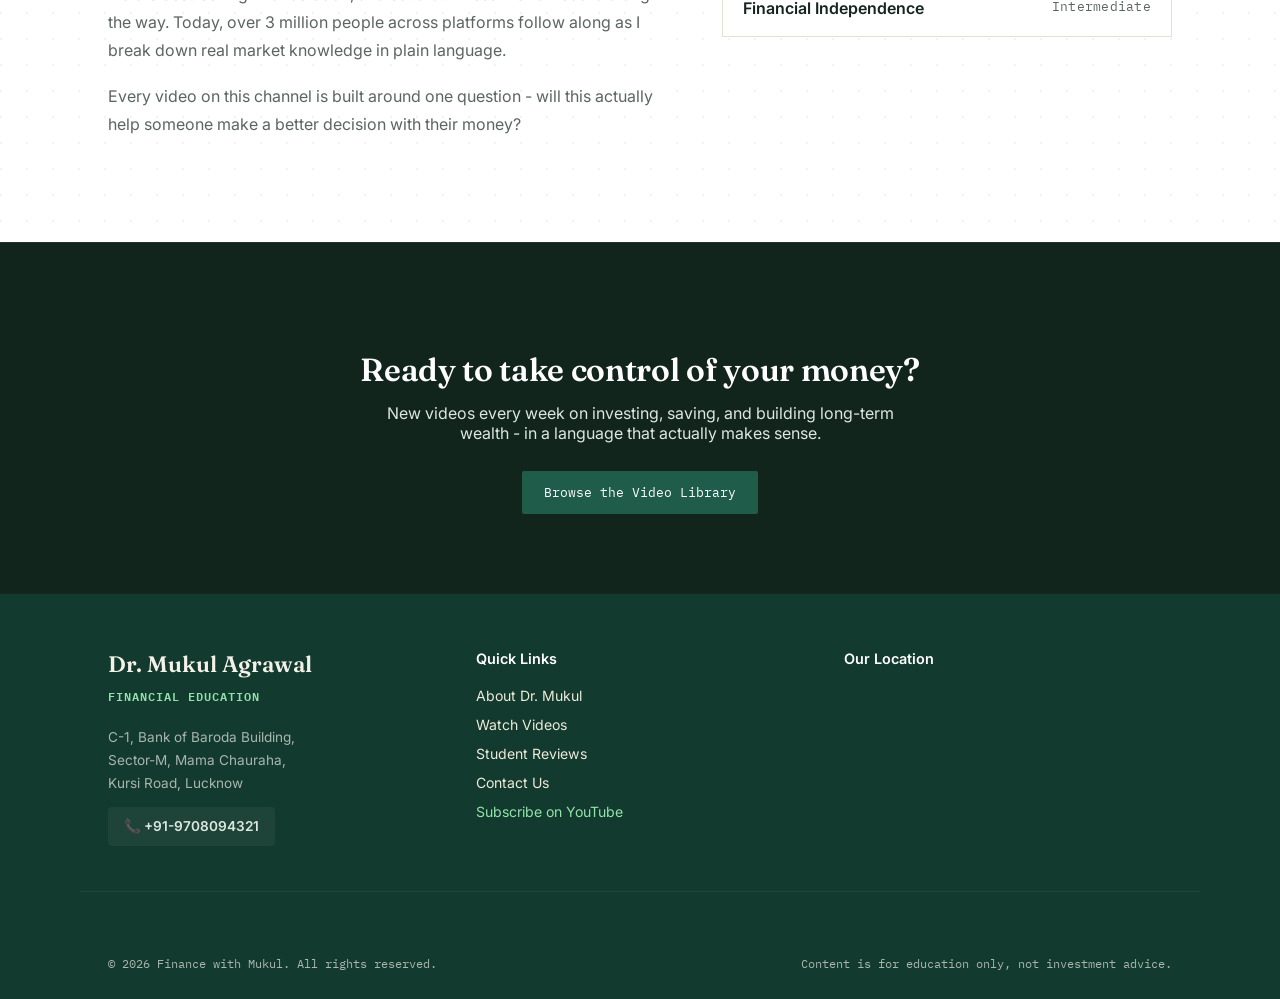
==== commit f38549f9: "Replace large dashes with simple hyphens across all files" ====
--- a/index.html
+++ b/index.html
@@ -3,16 +3,16 @@
 <head>
 <meta charset="UTF-8">
 <meta name="viewport" content="width=device-width, initial-scale=1.0">
-<title>Dr. Mukul Agrawal — Financial Education by Mukul Agrawal</title>
+<title>Dr. Mukul Agrawal - Financial Education by Mukul Agrawal</title>
 <meta name="description" content="Financial Education by Mukul Agrawal. Learn about stock markets, mutual funds, and advanced investment strategies.">
 <link rel="canonical" href="https://mukulagrawal.example.com/">
-<meta property="og:title" content="Dr. Mukul Agrawal — Financial Education by Mukul Agrawal">
+<meta property="og:title" content="Dr. Mukul Agrawal - Financial Education by Mukul Agrawal">
 <meta property="og:description" content="Financial Education by Mukul Agrawal. Learn about stock markets, mutual funds, and advanced investment strategies.">
 <meta property="og:type" content="website">
 <meta property="og:url" content="https://mukulagrawal.example.com/">
 <meta property="og:image" content="https://mukulagrawal.example.com/img/mukul-sir-2026.jpg">
 <meta name="twitter:card" content="summary_large_image">
-<meta name="twitter:title" content="Dr. Mukul Agrawal — Financial Education by Mukul Agrawal">
+<meta name="twitter:title" content="Dr. Mukul Agrawal - Financial Education by Mukul Agrawal">
 <meta name="twitter:description" content="Financial Education by Mukul Agrawal. Learn about stock markets, mutual funds, and advanced investment strategies.">
 <meta name="twitter:image" content="https://mukulagrawal.example.com/img/mukul-sir-2026.jpg">
 
@@ -28,12 +28,12 @@
 <section style="padding-top:72px;padding-bottom:56px;">
   <div class="wrap grid-2">
     <div>
-      <p class="eyebrow">Finance Educator · Guinness World Record Holder</p>
+      <p class="eyebrow">Finance Educator &middot; Guinness World Record Holder</p>
       <h1 class="display" style="font-size:3.4rem;line-height:1.05;margin:14px 0 22px;font-weight:600;">
         Making money matters make sense - one video at a time.
       </h1>
       <p style="font-size:1.08rem;line-height:1.65;color:var(--muted);max-width:520px;">
-        I'm Dr. Mukul Agrawal — Guinness World Record holder, 2x TEDx speaker, India's best-selling
+        I'm Dr. Mukul Agrawal - Guinness World Record holder, 2x TEDx speaker, India's best-selling
         author, and founder of Finowings. Through <strong style="color:var(--ink);">Financial Education by Mukul Agrawal</strong>,
         I help everyday Indians go from basic stock market concepts to advanced investment strategies - 
         without the jargon.
@@ -47,7 +47,7 @@
       <img src="img/mukul-sir-2026.jpg" alt="Dr. Mukul Agrawal">
       <div class="photo-caption">
         <div class="name">Dr. Mukul Agrawal</div>
-        <div class="role">Founder, Finowings · Guinness World Record Holder</div>
+        <div class="role">Founder, Finowings &middot; Guinness World Record Holder</div>
       </div>
     </div>
   </div>
@@ -63,7 +63,7 @@
       </div>
       <div style="background:var(--paper);padding:18px 20px;">
         <div class="mono" style="font-size:0.68rem;color:var(--muted);text-transform:uppercase;letter-spacing:0.06em;">Recognition</div>
-        <div style="font-weight:600;font-size:0.92rem;margin-top:4px;">Guinness World Record · 2x TEDx Speaker</div>
+        <div style="font-weight:600;font-size:0.92rem;margin-top:4px;">Guinness World Record &middot; 2x TEDx Speaker</div>
       </div>
       <div style="background:var(--paper);padding:18px 20px;">
         <div class="mono" style="font-size:0.68rem;color:var(--muted);text-transform:uppercase;letter-spacing:0.06em;">Founder Of</div>
@@ -80,18 +80,18 @@
 <!-- LEDGER TICKER SIGNATURE -->
 <div class="ledger" aria-hidden="true">
   <div class="ledger-inner">
-    <span class="ledger-item">46K+ SUBSCRIBERS <span class="up">▲ growing weekly</span></span>
-    <span class="ledger-item">360+ VIDEOS PUBLISHED <span class="up">▲ new every week</span></span>
+    <span class="ledger-item">46K+ SUBSCRIBERS <span class="up">&#9650; growing weekly</span></span>
+    <span class="ledger-item">360+ VIDEOS PUBLISHED <span class="up">&#9650; new every week</span></span>
     <span class="ledger-item">TOPIC <span>Mutual Funds</span></span>
     <span class="ledger-item">TOPIC <span>Stock Market Basics</span></span>
     <span class="ledger-item">TOPIC <span>Tax Saving</span></span>
-    <span class="ledger-item">STUDENTS GUIDED <span class="up">▲ 500+</span></span>
-    <span class="ledger-item">46K+ SUBSCRIBERS <span class="up">▲ growing weekly</span></span>
-    <span class="ledger-item">360+ VIDEOS PUBLISHED <span class="up">▲ new every week</span></span>
+    <span class="ledger-item">STUDENTS GUIDED <span class="up">&#9650; 500+</span></span>
+    <span class="ledger-item">46K+ SUBSCRIBERS <span class="up">&#9650; growing weekly</span></span>
+    <span class="ledger-item">360+ VIDEOS PUBLISHED <span class="up">&#9650; new every week</span></span>
     <span class="ledger-item">TOPIC <span>Mutual Funds</span></span>
     <span class="ledger-item">TOPIC <span>Stock Market Basics</span></span>
     <span class="ledger-item">TOPIC <span>Tax Saving</span></span>
-    <span class="ledger-item">STUDENTS GUIDED <span class="up">▲ 500+</span></span>
+    <span class="ledger-item">STUDENTS GUIDED <span class="up">&#9650; 500+</span></span>
   </div>
 </div>
 
@@ -116,18 +116,18 @@
         <div class="stat-label">Average Review Rating</div>
       </div>
     </div>
-    <p class="mono" style="font-size:0.7rem;color:var(--muted);margin-top:10px;">* Placeholder figures — update with your real numbers.</p>
+    <p class="mono" style="font-size:0.7rem;color:var(--muted);margin-top:10px;">* Placeholder figures - update with your real numbers.</p>
   </div>
 </section>
 
-<!-- ·BOUT DETAIL -->
+<!-- &middot;BOUT DETAIL -->
 <section>
   <div class="wrap grid-2">
     <div>
       <p class="eyebrow">My Story</p>
       <h2 class="display" style="font-size:2.1rem;font-weight:600;margin:12px 0 20px;">From market student to Guinness World Record holder</h2>
       <p style="line-height:1.75;color:var(--muted);margin-bottom:18px;">
-        My journey with the stock market started the way most people's do — full of confusion, jargon,
+        My journey with the stock market started the way most people's do - full of confusion, jargon,
         and expensive mistakes. Over the years, that hands-on experience turned into a mission: to
         empower every individual with financial knowledge, from basic stock market concepts to advanced
         investment strategies.
@@ -138,7 +138,7 @@
         3 million people across platforms follow along as I break down real market knowledge in plain language.
       </p>
       <p style="line-height:1.75;color:var(--muted);">
-        Every video on this channel is built around one question — will this actually help someone make a
+        Every video on this channel is built around one question - will this actually help someone make a
         better decision with their money?
       </p>
     </div>
@@ -151,11 +151,11 @@
         </div>
         <div style="background:var(--paper);padding:18px 20px;display:flex;justify-content:space-between;">
           <span style="font-weight:600;">Stock Market Knowledge</span>
-          <span class="mono" style="color:var(--muted);font-size:0.8rem;">Beginner–Advanced</span>
+          <span class="mono" style="color:var(--muted);font-size:0.8rem;">Beginner-Advanced</span>
         </div>
         <div style="background:var(--paper);padding:18px 20px;display:flex;justify-content:space-between;">
           <span style="font-weight:600;">Mutual Funds</span>
-          <span class="mono" style="color:var(--muted);font-size:0.8rem;">Beginner–Intermediate</span>
+          <span class="mono" style="color:var(--muted);font-size:0.8rem;">Beginner-Intermediate</span>
         </div>
         <div style="background:var(--paper);padding:18px 20px;display:flex;justify-content:space-between;">
           <span style="font-weight:600;">Finance &amp; Stock Market News</span>
@@ -179,7 +179,7 @@
   <div class="wrap" style="text-align:center;">
     <h2 class="display" style="font-size:2rem;font-weight:600;margin-bottom:14px;color:#fff;">Ready to take control of your money?</h2>
     <p style="color:#DCE7E0;max-width:520px;margin:0 auto 28px;">
-      New videos every week on investing, saving, and building long-term wealth — in a language that
+      New videos every week on investing, saving, and building long-term wealth - in a language that
       actually makes sense.
     </p>
     <a class="btn btn-primary" href="videos.html">Browse the Video Library</a>
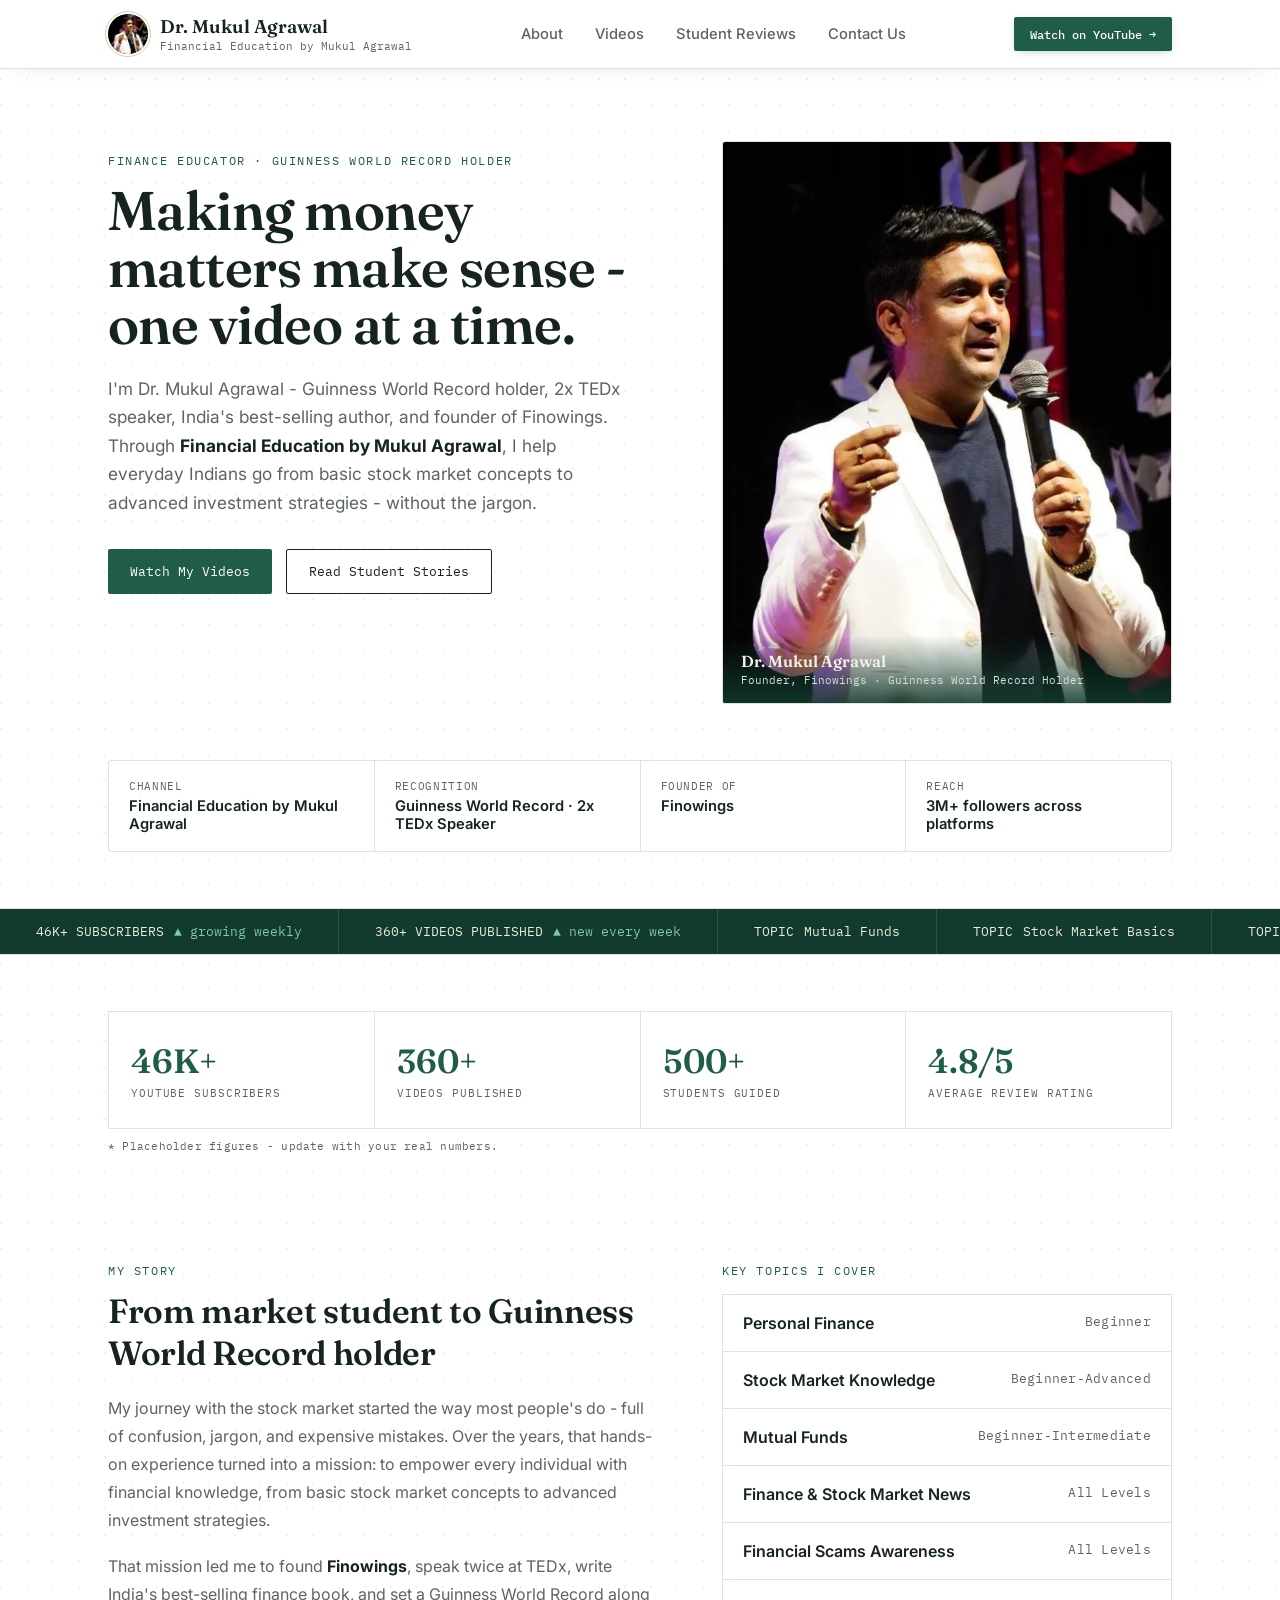
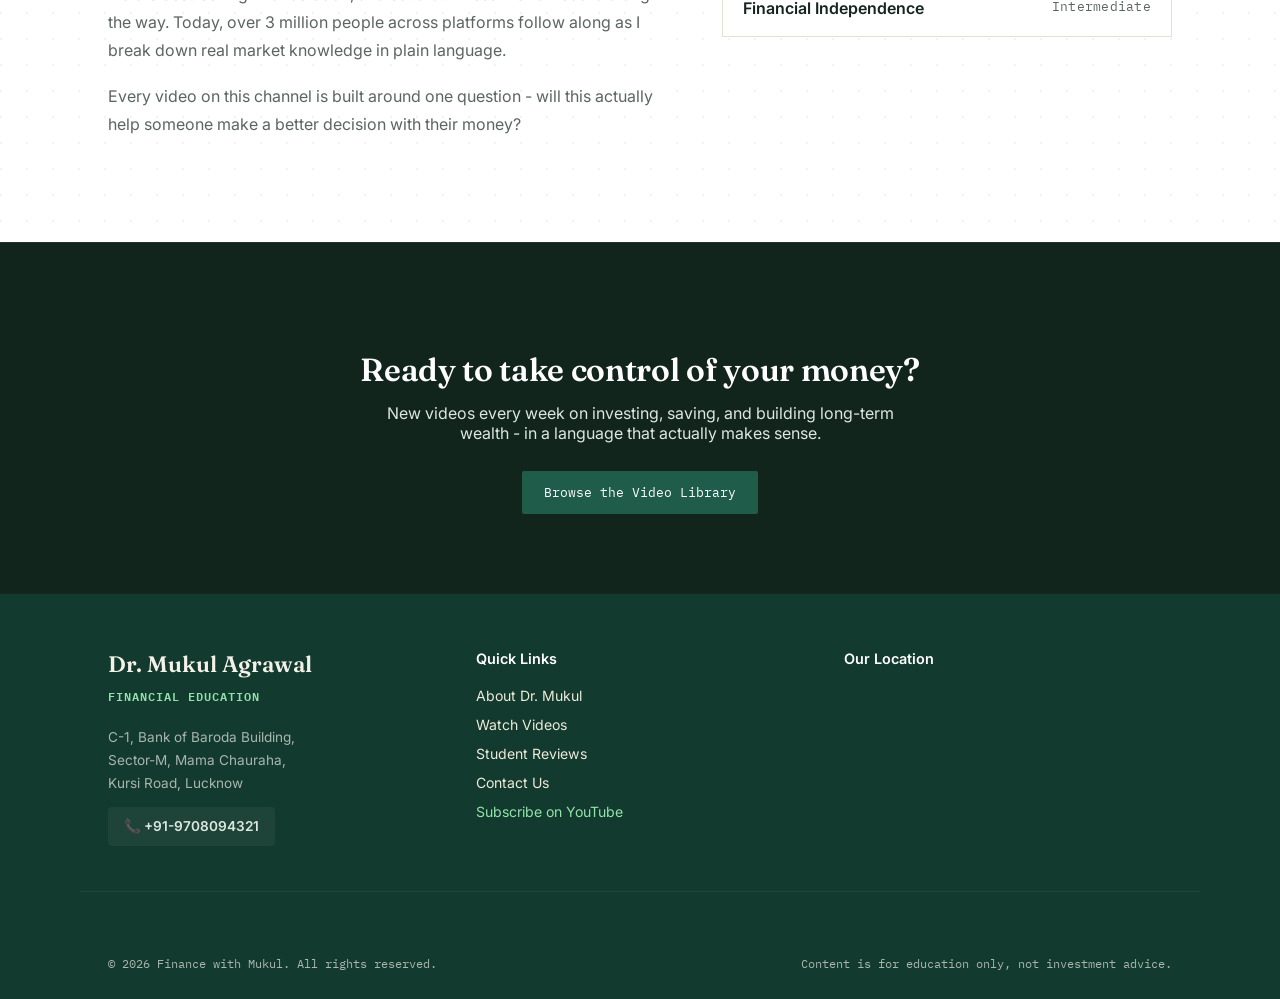
==== commit 07c38055: "Remove .html from URLs and add vercel.json for cleanUrls" ====
--- a/index.html
+++ b/index.html
@@ -39,8 +39,8 @@
         without the jargon.
       </p>
       <div style="margin-top:32px;display:flex;gap:14px;flex-wrap:wrap;">
-        <a class="btn btn-primary" href="videos.html">Watch My Videos</a>
-        <a class="btn btn-outline" href="reviews.html">Read Student Stories</a>
+        <a class="btn btn-primary" href="/videos">Watch My Videos</a>
+        <a class="btn btn-outline" href="/reviews">Read Student Stories</a>
       </div>
     </div>
     <div class="photo-frame">
@@ -182,7 +182,7 @@
       New videos every week on investing, saving, and building long-term wealth - in a language that
       actually makes sense.
     </p>
-    <a class="btn btn-primary" href="videos.html">Browse the Video Library</a>
+    <a class="btn btn-primary" href="/videos">Browse the Video Library</a>
   </div>
 </section>
 
